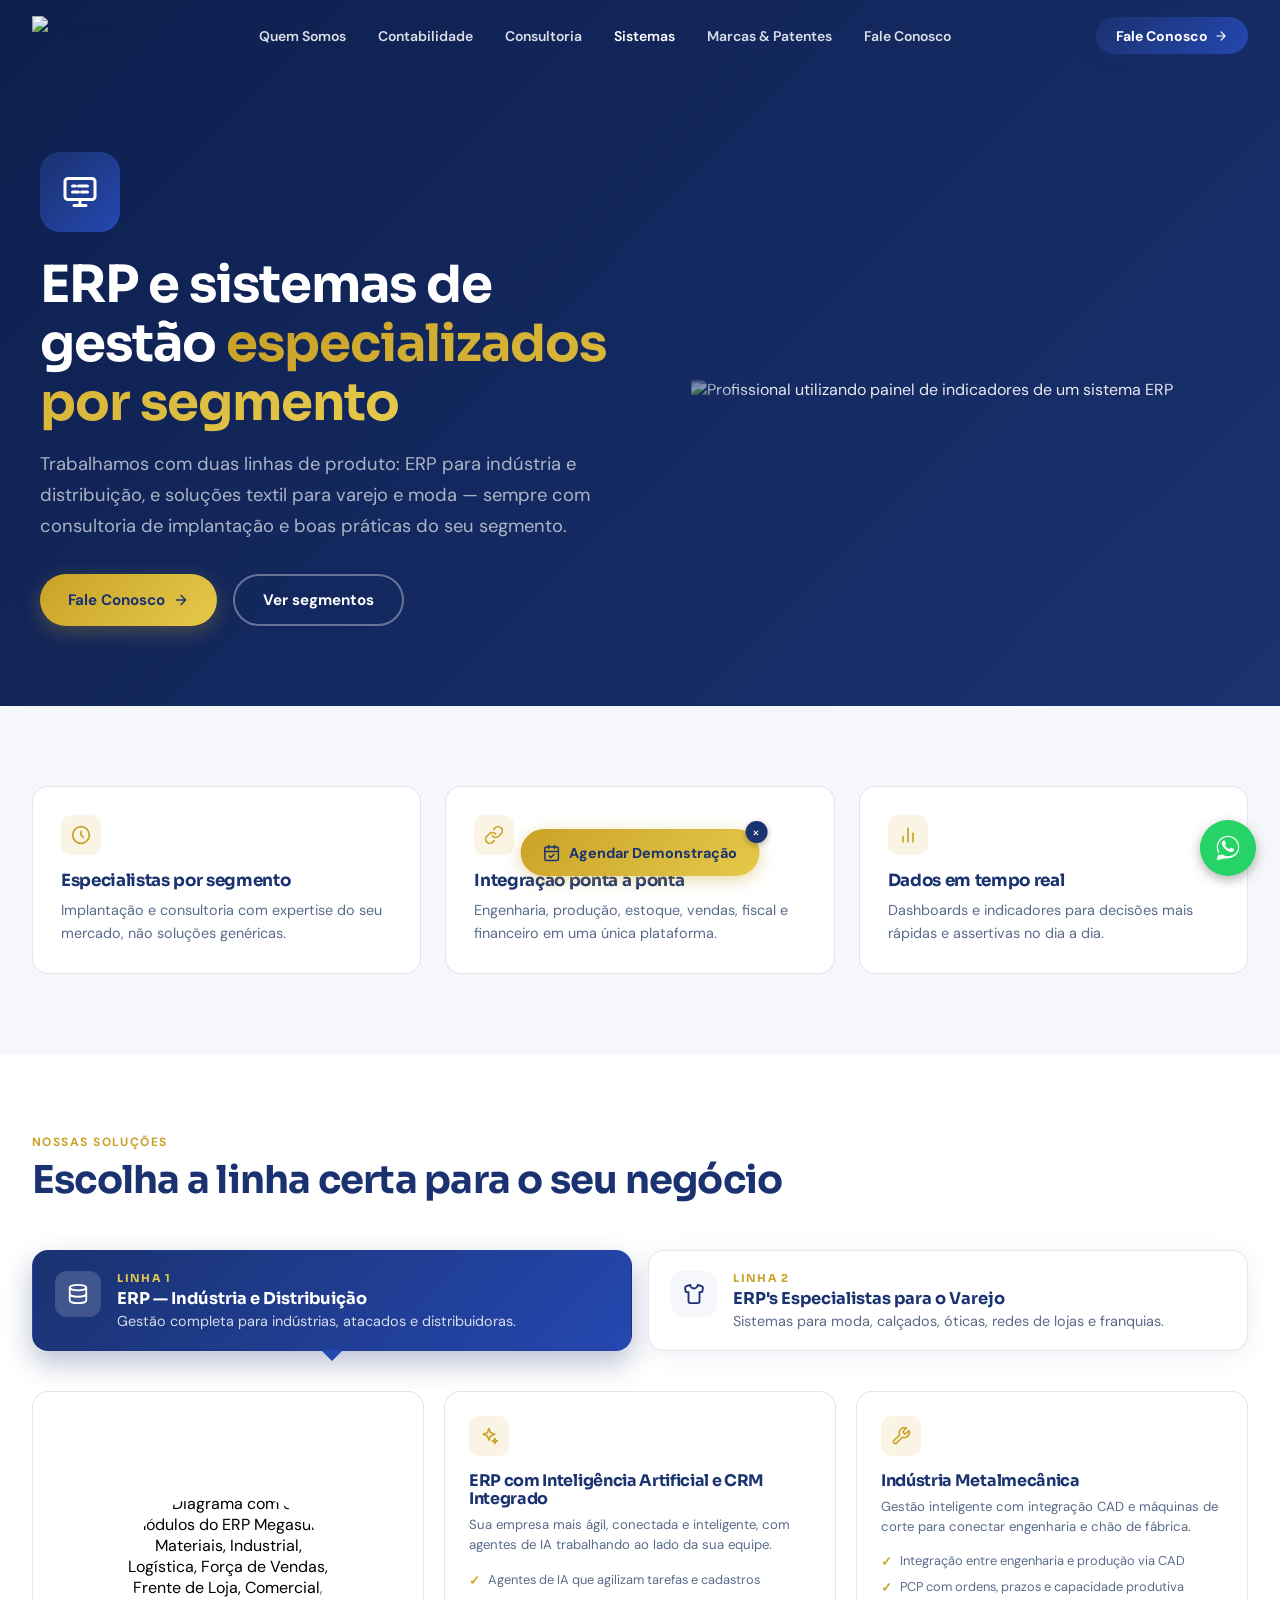
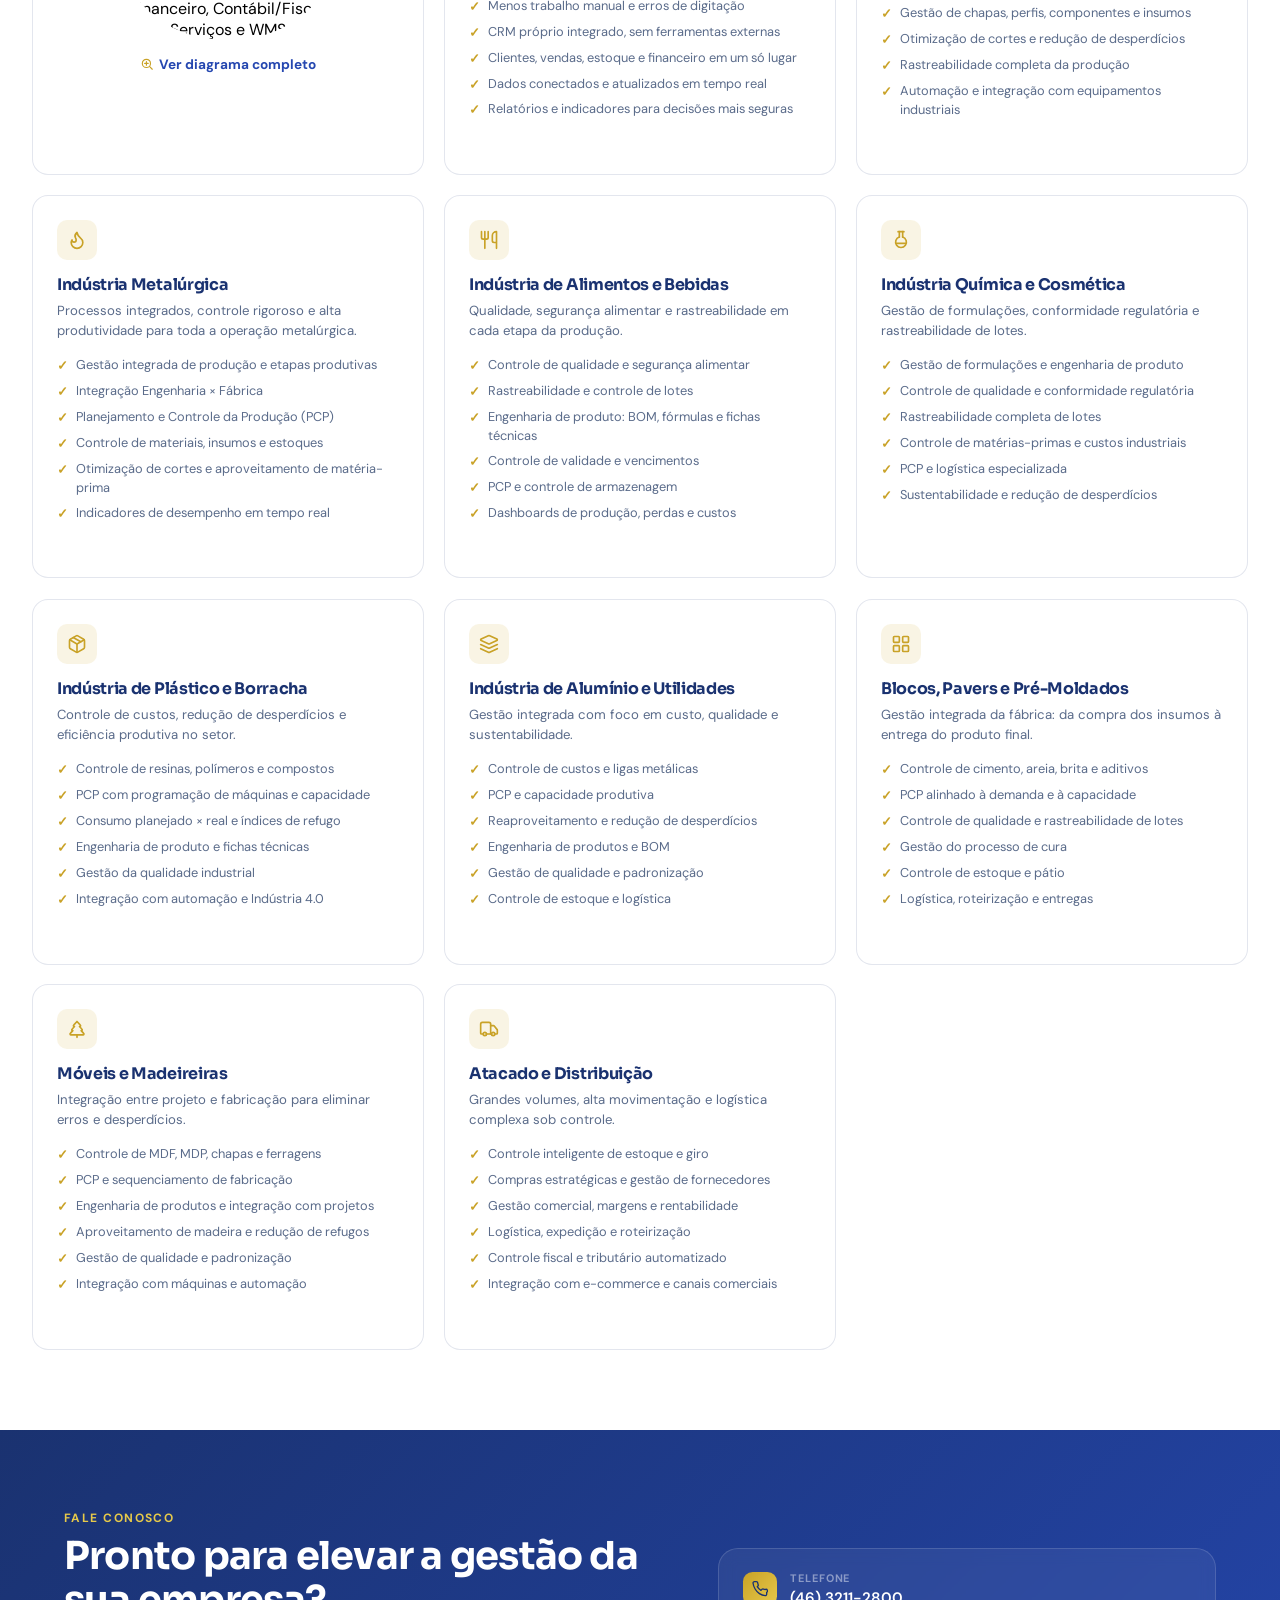
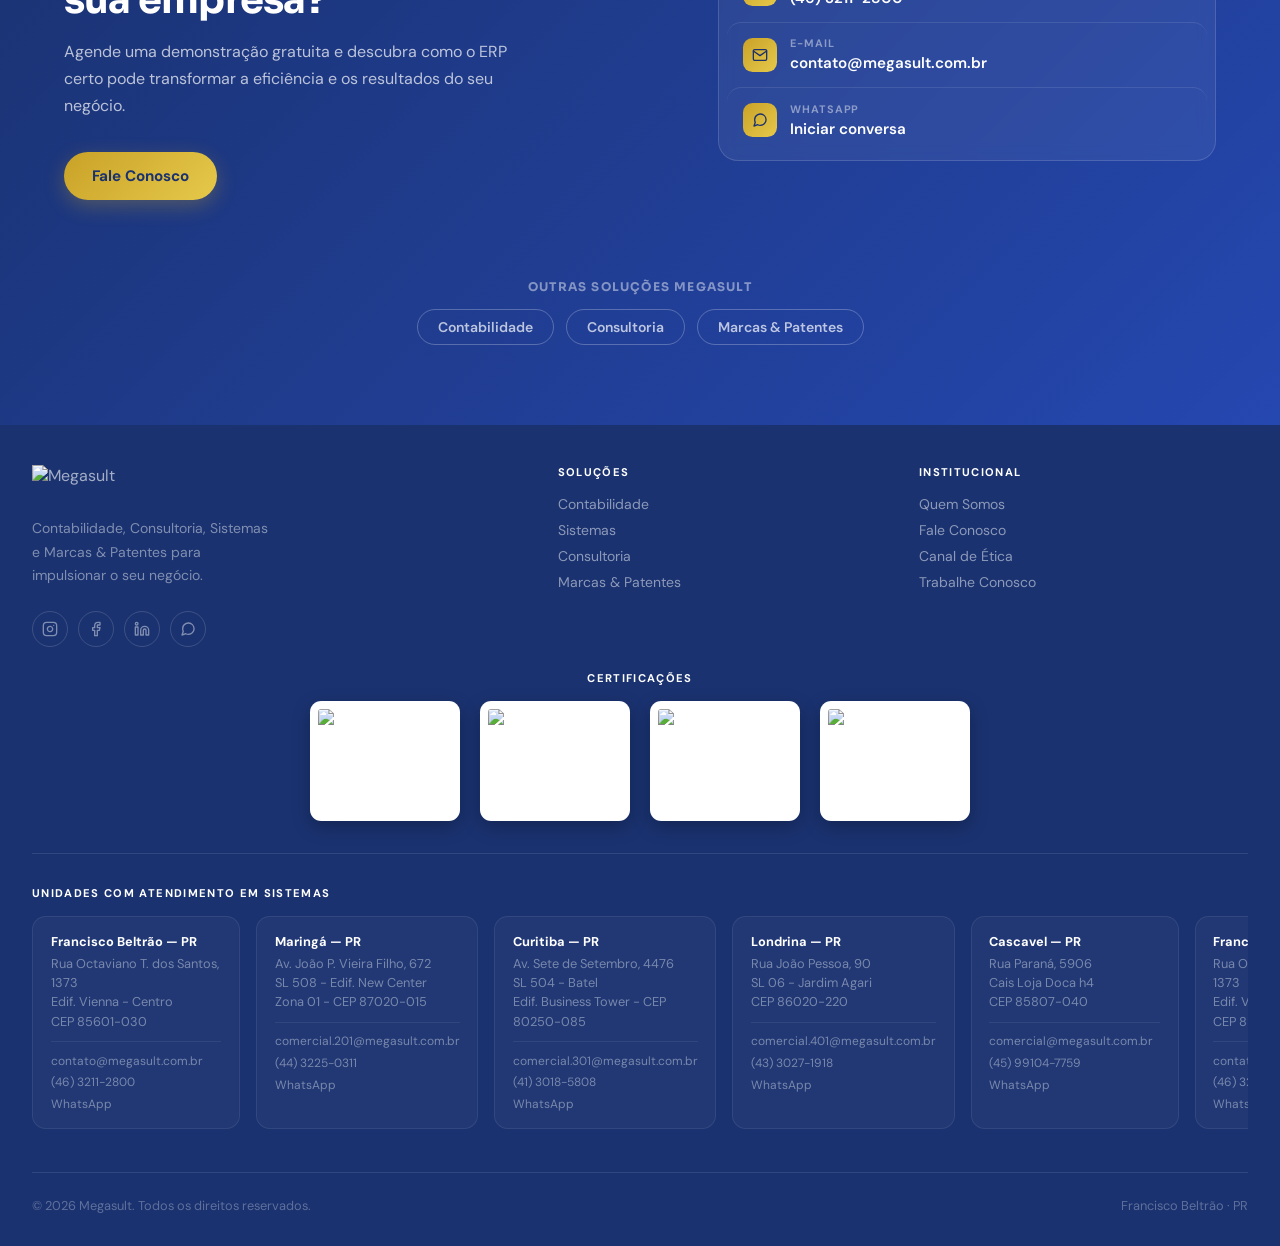
==== sistemas/index.html @ 5c9c59c0 "ajuste" ====
<!doctype html>
<html lang="pt-BR">
  <head>
    <meta charset="UTF-8" />
    <meta name="viewport" content="width=device-width, initial-scale=1.0" />
    <title>Sistemas — Megasult</title>
    <meta
      name="description"
      content="ERP para indústria e distribuição, e ERPs especialistas para o varejo. "
    />
    <link rel="icon" type="image/png" href="../public/favicon.png" />
    <link rel="preconnect" href="https://fonts.googleapis.com" />
    <link rel="preconnect" href="https://fonts.gstatic.com" crossorigin />
    <link
      href="https://fonts.googleapis.com/css2?family=Sora:wght@400;500;600;700&family=DM+Sans:opsz,wght@9..40,400;9..40,500;9..40,600;9..40,700&display=swap"
      rel="stylesheet"
    />
    <link rel="stylesheet" href="../style.css" />
    <script src="https://cdn.jsdelivr.net/npm/@emailjs/browser@4/dist/email.min.js"></script>
  </head>
  <body class="page-sistemas">
    <!-- ── Navbar ───────────────────────────────────────────── -->
    <nav id="navbar">
      <div class="nav-inner">
        <a href="../" class="nav-logo">
          <img
            src="../public/logo_new_texto_branco.png"
            alt="Megasult"
            class="logo-on-dark"
          />
          <img
            src="../public/logo_new_texto_transparente.png"
            alt=""
            aria-hidden="true"
            class="logo-on-light"
          />
        </a>
        <div class="nav-links">
          <a href="../sobre/">Quem Somos</a>
          <a href="../contabilidade/">Contabilidade</a>
          <a href="../consultoria/">Consultoria</a>
          <a href="../sistemas/" class="active">Sistemas</a>
          <a href="../marcas/">Marcas & Patentes</a>
          <a href="../#fale-conosco">Fale Conosco</a>
        </div>
        <div class="nav-cta-wrap">
          <a href="#contato" class="nav-cta open-contact-modal">
            Fale Conosco
            <svg
              viewBox="0 0 24 24"
              fill="none"
              stroke="currentColor"
              stroke-width="2"
              stroke-linecap="round"
              stroke-linejoin="round"
            >
              <path d="M5 12h14M12 5l7 7-7 7" />
            </svg>
          </a>
        </div>
        <button
          class="hamburger"
          id="hamburger"
          aria-label="Abrir menu"
          aria-expanded="false"
        >
          <span></span><span></span><span></span>
        </button>
      </div>
    </nav>

    <div id="mobile-menu">
      <a href="../sobre/">Quem Somos</a>
      <a href="../contabilidade/">Contabilidade</a>
      <a href="../consultoria/">Consultoria</a>
      <a href="../sistemas/">Sistemas</a>
      <a href="../marcas/">Marcas & Patentes</a>
      <a href="../#fale-conosco">Fale Conosco</a>
      <a href="#contato" class="mobile-cta open-contact-modal">Fale Conosco</a>
    </div>

    <!-- ── Hero ─────────────────────────────────────────────── -->
    <section class="div-hero split">
      <div class="hero-dots"></div>
      <div class="hero-blob blob-blue"></div>
      <div class="hero-blob blob-gold"></div>
      <div class="div-hero-inner">
        <div>
          <div class="div-hero-icon" style="background: var(--grad)">
            <svg
              viewBox="0 0 24 24"
              fill="none"
              stroke="white"
              stroke-width="2"
              stroke-linecap="round"
              stroke-linejoin="round"
            >
              <rect x="2" y="3" width="20" height="14" rx="2" />
              <path d="M8 21h8M12 17v4" />
              <path d="M7 8h2M11 8h6M7 12h4M13 12h4" />
            </svg>
          </div>
          <h1>
            ERP e sistemas de gestão
            <span class="grad-text">especializados por segmento</span>
          </h1>
          <p class="tagline">
            Trabalhamos com duas linhas de produto: ERP para indústria e
            distribuição, e soluções textil para varejo e moda — sempre com
            consultoria de implantação e boas práticas do seu segmento.
          </p>
          <div class="div-hero-btns">
            <a href="#contato" class="btn-gold open-contact-modal">
              Fale Conosco
              <svg
                width="16"
                height="16"
                viewBox="0 0 24 24"
                fill="none"
                stroke="currentColor"
                stroke-width="2"
                stroke-linecap="round"
                stroke-linejoin="round"
              >
                <path d="M5 12h14M12 5l7 7-7 7" />
              </svg>
            </a>
            <a href="#segmentos" class="btn-ghost">Ver segmentos</a>
          </div>
        </div>
        <div class="div-hero-img">
          <img
            src="../public/images/erp w.webp"
            alt="Profissional utilizando painel de indicadores de um sistema ERP"
          />
        </div>
      </div>
    </section>

    <!-- ── Highlights ────────────────────────────────────────── -->
    <section style="padding: 5rem 0; background: var(--off)">
      <div class="container">
        <div class="highlights-grid">
          <div class="highlight-card reveal">
            <div class="hc-icon">
              <svg
                viewBox="0 0 24 24"
                fill="none"
                stroke="currentColor"
                stroke-width="2"
                stroke-linecap="round"
                stroke-linejoin="round"
              >
                <circle cx="12" cy="12" r="10" />
                <path d="M12 8v4l3 3" />
              </svg>
            </div>
            <h3>Especialistas por segmento</h3>
            <p>
              Implantação e consultoria com expertise do seu mercado, não
              soluções genéricas.
            </p>
          </div>
          <div class="highlight-card reveal">
            <div class="hc-icon">
              <svg
                viewBox="0 0 24 24"
                fill="none"
                stroke="currentColor"
                stroke-width="2"
                stroke-linecap="round"
                stroke-linejoin="round"
              >
                <path
                  d="M10 13a5 5 0 0 0 7.54.54l3-3a5 5 0 0 0-7.07-7.07l-1.72 1.71"
                />
                <path
                  d="M14 11a5 5 0 0 0-7.54-.54l-3 3a5 5 0 0 0 7.07 7.07l1.71-1.71"
                />
              </svg>
            </div>
            <h3>Integração ponta a ponta</h3>
            <p>
              Engenharia, produção, estoque, vendas, fiscal e financeiro em uma
              única plataforma.
            </p>
          </div>
          <div class="highlight-card reveal">
            <div class="hc-icon">
              <svg
                viewBox="0 0 24 24"
                fill="none"
                stroke="currentColor"
                stroke-width="2"
                stroke-linecap="round"
                stroke-linejoin="round"
              >
                <line x1="18" y1="20" x2="18" y2="10" />
                <line x1="12" y1="20" x2="12" y2="4" />
                <line x1="6" y1="20" x2="6" y2="14" />
              </svg>
            </div>
            <h3>Dados em tempo real</h3>
            <p>
              Dashboards e indicadores para decisões mais rápidas e assertivas
              no dia a dia.
            </p>
          </div>
        </div>
      </div>
    </section>

    <!-- ── Segments ──────────────────────────────────────────── -->
    <section id="segmentos" class="sec-bg-white-tex" style="padding: 5rem 0">
      <div class="container">
        <div class="sec-header reveal">
          <span class="sec-lbl">Nossas soluções</span>
          <h2 class="sec-title">Escolha a linha certa para o seu negócio</h2>
        </div>

        <!-- Tab switcher -->
        <div class="tabs-wrap reveal" role="tablist" aria-label="Linhas de sistemas">
          <button class="tab-btn active" type="button" role="tab">
            <span class="tab-ico">
              <svg
                viewBox="0 0 24 24"
                fill="none"
                stroke="currentColor"
                stroke-width="2"
                stroke-linecap="round"
                stroke-linejoin="round"
              >
                <ellipse cx="12" cy="5" rx="9" ry="3" />
                <path d="M3 5V19A9 3 0 0 0 21 19V5" />
                <path d="M3 12A9 3 0 0 0 21 12" />
              </svg>
            </span>
            <span class="tab-tag">Linha 1</span>
            <span class="tab-name">ERP — Indústria e Distribuição</span>
            <span class="tab-desc">
              Gestão completa para indústrias, atacados e distribuidoras.
            </span>
          </button>
          <button class="tab-btn" type="button" role="tab">
            <span class="tab-ico">
              <svg
                viewBox="0 0 24 24"
                fill="none"
                stroke="currentColor"
                stroke-width="2"
                stroke-linecap="round"
                stroke-linejoin="round"
              >
                <path
                  d="M20.38 3.46 16 2a4 4 0 0 1-8 0L3.62 3.46a2 2 0 0 0-1.34 2.23l.58 3.47a1 1 0 0 0 .99.84H6v10a2 2 0 0 0 2 2h8a2 2 0 0 0 2-2V10h2.15a1 1 0 0 0 .99-.84l.58-3.47a2 2 0 0 0-1.34-2.23z"
                />
              </svg>
            </span>
            <span class="tab-tag">Linha 2</span>
            <span class="tab-name">ERP's Especialistas para o Varejo</span>
            <span class="tab-desc">
              Sistemas para moda, calçados, óticas, redes de lojas e franquias.
            </span>
          </button>
        </div>

        <!-- Tab: Infoecia -->
        <div class="tab-pane active">
          <div class="segments-grid">
            <button
              type="button"
              class="segment-card detail-card diagram-card reveal"
              id="diagramCardBtn"
              aria-haspopup="dialog"
            >
              <img
                src="solucoes_sistemas.png"
                alt="Diagrama com os módulos do ERP Megasult: Materiais, Industrial, Logística, Força de Vendas, Frente de Loja, Comercial, Financeiro, Contábil/Fiscal, Serviços e WMS"
              />
              <span class="diagram-card-label">
                <svg
                  class="diagram-card-zoom"
                  aria-hidden="true"
                  viewBox="0 0 24 24"
                  fill="none"
                  stroke="currentColor"
                  stroke-width="2"
                  stroke-linecap="round"
                  stroke-linejoin="round"
                >
                  <circle cx="11" cy="11" r="7" />
                  <line x1="21" y1="21" x2="16.65" y2="16.65" />
                  <line x1="11" y1="8" x2="11" y2="14" />
                  <line x1="8" y1="11" x2="14" y2="11" />
                </svg>
                Ver diagrama completo
              </span>
            </button>
            <div
              class="segment-card detail-card reveal"
              data-detail-key="erp-ia-crm"
              data-detail-wide="true"
            >
              <div class="card-icon">
                <svg
                  viewBox="0 0 24 24"
                  fill="none"
                  stroke="currentColor"
                  stroke-width="2"
                  stroke-linecap="round"
                  stroke-linejoin="round"
                >
                  <path
                    d="M12 3l1.9 5.1L19 10l-5.1 1.9L12 17l-1.9-5.1L5 10l5.1-1.9z"
                  />
                  <path d="M19 15l.9 2.1L22 18l-2.1.9L19 21l-.9-2.1L16 18l2.1-.9z" />
                </svg>
              </div>
              <h3>ERP com Inteligência Artificial e CRM Integrado</h3>
              <p class="seg-intro">
                Sua empresa mais ágil, conectada e inteligente, com agentes de
                IA trabalhando ao lado da sua equipe.
              </p>
              <ul class="seg-bullets">
                <li>Agentes de IA que agilizam tarefas e cadastros</li>
                <li>Menos trabalho manual e erros de digitação</li>
                <li>CRM próprio integrado, sem ferramentas externas</li>
                <li>Clientes, vendas, estoque e financeiro em um só lugar</li>
                <li>Dados conectados e atualizados em tempo real</li>
                <li>Relatórios e indicadores para decisões mais seguras</li>
              </ul>
              <span class="card-more">
                Ver detalhes
                <svg
                  viewBox="0 0 24 24"
                  fill="none"
                  stroke="currentColor"
                  stroke-width="2.5"
                  stroke-linecap="round"
                  stroke-linejoin="round"
                >
                  <path d="M5 12h14M12 5l7 7-7 7" />
                </svg>
              </span>
            </div>

            <div
              class="segment-card detail-card reveal"
              data-detail-key="metalmecanica"
              data-detail-wide="true"
            >
              <div class="card-icon">
                <svg
                  viewBox="0 0 24 24"
                  fill="none"
                  stroke="currentColor"
                  stroke-width="2"
                  stroke-linecap="round"
                  stroke-linejoin="round"
                >
                  <path
                    d="M14.7 6.3a1 1 0 0 0 0 1.4l1.6 1.6a1 1 0 0 0 1.4 0l3.77-3.77a6 6 0 0 1-7.94 7.94l-6.91 6.91a2.12 2.12 0 0 1-3-3l6.91-6.91a6 6 0 0 1 7.94-7.94z"
                  />
                </svg>
              </div>
              <h3>Indústria Metalmecânica</h3>
              <p class="seg-intro">
                Gestão inteligente com integração CAD e máquinas de corte para
                conectar engenharia e chão de fábrica.
              </p>
              <ul class="seg-bullets">
                <li>Integração entre engenharia e produção via CAD</li>
                <li>PCP com ordens, prazos e capacidade produtiva</li>
                <li>Gestão de chapas, perfis, componentes e insumos</li>
                <li>Otimização de cortes e redução de desperdícios</li>
                <li>Rastreabilidade completa da produção</li>
                <li>Automação e integração com equipamentos industriais</li>
              </ul>
              <span class="card-more">
                Ver detalhes
                <svg
                  viewBox="0 0 24 24"
                  fill="none"
                  stroke="currentColor"
                  stroke-width="2.5"
                  stroke-linecap="round"
                  stroke-linejoin="round"
                >
                  <path d="M5 12h14M12 5l7 7-7 7" />
                </svg>
              </span>
            </div>

            <div
              class="segment-card detail-card reveal"
              data-detail-key="metalurgica"
              data-detail-wide="true"
            >
              <div class="card-icon">
                <svg
                  viewBox="0 0 24 24"
                  fill="none"
                  stroke="currentColor"
                  stroke-width="2"
                  stroke-linecap="round"
                  stroke-linejoin="round"
                >
                  <path
                    d="M8.5 14.5A2.5 2.5 0 0 0 11 12c0-1.38-.5-2-1-3-1.072-2.143-.224-4.054 2-6 .5 2.5 2 4.9 4 6.5 2 1.6 3 3.5 3 5.5a7 7 0 1 1-14 0c0-1.153.433-2.294 1-3a2.5 2.5 0 0 0 2.5 2.5z"
                  />
                </svg>
              </div>
              <h3>Indústria Metalúrgica</h3>
              <p class="seg-intro">
                Processos integrados, controle rigoroso e alta produtividade
                para toda a operação metalúrgica.
              </p>
              <ul class="seg-bullets">
                <li>Gestão integrada de produção e etapas produtivas</li>
                <li>Integração Engenharia × Fábrica</li>
                <li>Planejamento e Controle da Produção (PCP)</li>
                <li>Controle de materiais, insumos e estoques</li>
                <li>Otimização de cortes e aproveitamento de matéria-prima</li>
                <li>Indicadores de desempenho em tempo real</li>
              </ul>
              <span class="card-more">
                Ver detalhes
                <svg
                  viewBox="0 0 24 24"
                  fill="none"
                  stroke="currentColor"
                  stroke-width="2.5"
                  stroke-linecap="round"
                  stroke-linejoin="round"
                >
                  <path d="M5 12h14M12 5l7 7-7 7" />
                </svg>
              </span>
            </div>

            <div
              class="segment-card detail-card reveal"
              data-detail-key="alimentos-bebidas"
              data-detail-wide="true"
            >
              <div class="card-icon">
                <svg
                  viewBox="0 0 24 24"
                  fill="none"
                  stroke="currentColor"
                  stroke-width="2"
                  stroke-linecap="round"
                  stroke-linejoin="round"
                >
                  <path d="M3 2v7c0 1.1.9 2 2 2h4a2 2 0 0 0 2-2V2" />
                  <path d="M7 2v20" />
                  <path d="M21 15V2a5 5 0 0 0-5 5v6c0 1.1.9 2 2 2h3v7" />
                </svg>
              </div>
              <h3>Indústria de Alimentos e Bebidas</h3>
              <p class="seg-intro">
                Qualidade, segurança alimentar e rastreabilidade em cada etapa
                da produção.
              </p>
              <ul class="seg-bullets">
                <li>Controle de qualidade e segurança alimentar</li>
                <li>Rastreabilidade e controle de lotes</li>
                <li>Engenharia de produto: BOM, fórmulas e fichas técnicas</li>
                <li>Controle de validade e vencimentos</li>
                <li>PCP e controle de armazenagem</li>
                <li>Dashboards de produção, perdas e custos</li>
              </ul>
              <span class="card-more">
                Ver detalhes
                <svg
                  viewBox="0 0 24 24"
                  fill="none"
                  stroke="currentColor"
                  stroke-width="2.5"
                  stroke-linecap="round"
                  stroke-linejoin="round"
                >
                  <path d="M5 12h14M12 5l7 7-7 7" />
                </svg>
              </span>
            </div>

            <div
              class="segment-card detail-card reveal"
              data-detail-key="quimica-cosmetica"
              data-detail-wide="true"
            >
              <div class="card-icon">
                <svg
                  viewBox="0 0 24 24"
                  fill="none"
                  stroke="currentColor"
                  stroke-width="2"
                  stroke-linecap="round"
                  stroke-linejoin="round"
                >
                  <path d="M10 2v6.31" />
                  <path d="M14 2v6.31" />
                  <path d="M8.5 2h7" />
                  <path d="M14 8.31a6.5 6.5 0 1 1-4 0" />
                  <path d="M6 16h12" />
                </svg>
              </div>
              <h3>Indústria Química e Cosmética</h3>
              <p class="seg-intro">
                Gestão de formulações, conformidade regulatória e
                rastreabilidade de lotes.
              </p>
              <ul class="seg-bullets">
                <li>Gestão de formulações e engenharia de produto</li>
                <li>Controle de qualidade e conformidade regulatória</li>
                <li>Rastreabilidade completa de lotes</li>
                <li>Controle de matérias-primas e custos industriais</li>
                <li>PCP e logística especializada</li>
                <li>Sustentabilidade e redução de desperdícios</li>
              </ul>
              <span class="card-more">
                Ver detalhes
                <svg
                  viewBox="0 0 24 24"
                  fill="none"
                  stroke="currentColor"
                  stroke-width="2.5"
                  stroke-linecap="round"
                  stroke-linejoin="round"
                >
                  <path d="M5 12h14M12 5l7 7-7 7" />
                </svg>
              </span>
            </div>

            <div
              class="segment-card detail-card reveal"
              data-detail-key="plastico-borracha"
              data-detail-wide="true"
            >
              <div class="card-icon">
                <svg
                  viewBox="0 0 24 24"
                  fill="none"
                  stroke="currentColor"
                  stroke-width="2"
                  stroke-linecap="round"
                  stroke-linejoin="round"
                >
                  <path d="M16.5 9.4 7.5 4.21" />
                  <path
                    d="M21 16V8a2 2 0 0 0-1-1.73l-7-4a2 2 0 0 0-2 0l-7 4A2 2 0 0 0 3 8v8a2 2 0 0 0 1 1.73l7 4a2 2 0 0 0 2 0l7-4A2 2 0 0 0 21 16z"
                  />
                  <polyline points="3.29 7 12 12 20.71 7" />
                  <line x1="12" y1="22" x2="12" y2="12" />
                </svg>
              </div>
              <h3>Indústria de Plástico e Borracha</h3>
              <p class="seg-intro">
                Controle de custos, redução de desperdícios e eficiência
                produtiva no setor.
              </p>
              <ul class="seg-bullets">
                <li>Controle de resinas, polímeros e compostos</li>
                <li>PCP com programação de máquinas e capacidade</li>
                <li>Consumo planejado × real e índices de refugo</li>
                <li>Engenharia de produto e fichas técnicas</li>
                <li>Gestão da qualidade industrial</li>
                <li>Integração com automação e Indústria 4.0</li>
              </ul>
              <span class="card-more">
                Ver detalhes
                <svg
                  viewBox="0 0 24 24"
                  fill="none"
                  stroke="currentColor"
                  stroke-width="2.5"
                  stroke-linecap="round"
                  stroke-linejoin="round"
                >
                  <path d="M5 12h14M12 5l7 7-7 7" />
                </svg>
              </span>
            </div>

            <div
              class="segment-card detail-card reveal"
              data-detail-key="aluminio-utilidades"
              data-detail-wide="true"
            >
              <div class="card-icon">
                <svg
                  viewBox="0 0 24 24"
                  fill="none"
                  stroke="currentColor"
                  stroke-width="2"
                  stroke-linecap="round"
                  stroke-linejoin="round"
                >
                  <path
                    d="m12.83 2.18a2 2 0 0 0-1.66 0L2.6 6.08a1 1 0 0 0 0 1.83l8.58 3.91a2 2 0 0 0 1.66 0l8.58-3.9a1 1 0 0 0 0-1.83Z"
                  />
                  <path d="m22 17.65-9.17 4.16a2 2 0 0 1-1.66 0L2 17.65" />
                  <path d="m22 12.65-9.17 4.16a2 2 0 0 1-1.66 0L2 12.65" />
                </svg>
              </div>
              <h3>Indústria de Alumínio e Utilidades</h3>
              <p class="seg-intro">
                Gestão integrada com foco em custo, qualidade e
                sustentabilidade.
              </p>
              <ul class="seg-bullets">
                <li>Controle de custos e ligas metálicas</li>
                <li>PCP e capacidade produtiva</li>
                <li>Reaproveitamento e redução de desperdícios</li>
                <li>Engenharia de produtos e BOM</li>
                <li>Gestão de qualidade e padronização</li>
                <li>Controle de estoque e logística</li>
              </ul>
              <span class="card-more">
                Ver detalhes
                <svg
                  viewBox="0 0 24 24"
                  fill="none"
                  stroke="currentColor"
                  stroke-width="2.5"
                  stroke-linecap="round"
                  stroke-linejoin="round"
                >
                  <path d="M5 12h14M12 5l7 7-7 7" />
                </svg>
              </span>
            </div>

            <div
              class="segment-card detail-card reveal"
              data-detail-key="blocos-pavers"
              data-detail-wide="true"
            >
              <div class="card-icon">
                <svg
                  viewBox="0 0 24 24"
                  fill="none"
                  stroke="currentColor"
                  stroke-width="2"
                  stroke-linecap="round"
                  stroke-linejoin="round"
                >
                  <rect x="3" y="3" width="7" height="7" rx="1" />
                  <rect x="14" y="3" width="7" height="7" rx="1" />
                  <rect x="14" y="14" width="7" height="7" rx="1" />
                  <rect x="3" y="14" width="7" height="7" rx="1" />
                </svg>
              </div>
              <h3>Blocos, Pavers e Pré-Moldados</h3>
              <p class="seg-intro">
                Gestão integrada da fábrica: da compra dos insumos à entrega do
                produto final.
              </p>
              <ul class="seg-bullets">
                <li>Controle de cimento, areia, brita e aditivos</li>
                <li>PCP alinhado à demanda e à capacidade</li>
                <li>Controle de qualidade e rastreabilidade de lotes</li>
                <li>Gestão do processo de cura</li>
                <li>Controle de estoque e pátio</li>
                <li>Logística, roteirização e entregas</li>
              </ul>
              <span class="card-more">
                Ver detalhes
                <svg
                  viewBox="0 0 24 24"
                  fill="none"
                  stroke="currentColor"
                  stroke-width="2.5"
                  stroke-linecap="round"
                  stroke-linejoin="round"
                >
                  <path d="M5 12h14M12 5l7 7-7 7" />
                </svg>
              </span>
            </div>

            <div
              class="segment-card detail-card reveal"
              data-detail-key="moveis-madeiras"
              data-detail-wide="true"
            >
              <div class="card-icon">
                <svg
                  viewBox="0 0 24 24"
                  fill="none"
                  stroke="currentColor"
                  stroke-width="2"
                  stroke-linecap="round"
                  stroke-linejoin="round"
                >
                  <path
                    d="m17 14 3 3.3a1 1 0 0 1-.7 1.7H4.7a1 1 0 0 1-.7-1.7L7 14h-.3a1 1 0 0 1-.7-1.7L9 9h-.2A1 1 0 0 1 8 7.3L12 3l4 4.3a1 1 0 0 1-.8 1.7H15l3 3.3a1 1 0 0 1-.7 1.7H17Z"
                  />
                  <path d="M12 22v-3" />
                </svg>
              </div>
              <h3>Móveis e Madeireiras</h3>
              <p class="seg-intro">
                Integração entre projeto e fabricação para eliminar erros e
                desperdícios.
              </p>
              <ul class="seg-bullets">
                <li>Controle de MDF, MDP, chapas e ferragens</li>
                <li>PCP e sequenciamento de fabricação</li>
                <li>Engenharia de produtos e integração com projetos</li>
                <li>Aproveitamento de madeira e redução de refugos</li>
                <li>Gestão de qualidade e padronização</li>
                <li>Integração com máquinas e automação</li>
              </ul>
              <span class="card-more">
                Ver detalhes
                <svg
                  viewBox="0 0 24 24"
                  fill="none"
                  stroke="currentColor"
                  stroke-width="2.5"
                  stroke-linecap="round"
                  stroke-linejoin="round"
                >
                  <path d="M5 12h14M12 5l7 7-7 7" />
                </svg>
              </span>
            </div>

            <div
              class="segment-card detail-card reveal"
              data-detail-key="atacado-distribuicao"
              data-detail-wide="true"
            >
              <div class="card-icon">
                <svg
                  viewBox="0 0 24 24"
                  fill="none"
                  stroke="currentColor"
                  stroke-width="2"
                  stroke-linecap="round"
                  stroke-linejoin="round"
                >
                  <path
                    d="M14 18V6a2 2 0 0 0-2-2H4a2 2 0 0 0-2 2v11a1 1 0 0 0 1 1h2"
                  />
                  <path d="M15 18H9" />
                  <path
                    d="M19 18h2a1 1 0 0 0 1-1v-3.65a1 1 0 0 0-.22-.624l-3.48-4.35A1 1 0 0 0 17.52 8H14"
                  />
                  <circle cx="17" cy="18" r="2" />
                  <circle cx="7" cy="18" r="2" />
                </svg>
              </div>
              <h3>Atacado e Distribuição</h3>
              <p class="seg-intro">
                Grandes volumes, alta movimentação e logística complexa sob
                controle.
              </p>
              <ul class="seg-bullets">
                <li>Controle inteligente de estoque e giro</li>
                <li>Compras estratégicas e gestão de fornecedores</li>
                <li>Gestão comercial, margens e rentabilidade</li>
                <li>Logística, expedição e roteirização</li>
                <li>Controle fiscal e tributário automatizado</li>
                <li>Integração com e-commerce e canais comerciais</li>
              </ul>
              <span class="card-more">
                Ver detalhes
                <svg
                  viewBox="0 0 24 24"
                  fill="none"
                  stroke="currentColor"
                  stroke-width="2.5"
                  stroke-linecap="round"
                  stroke-linejoin="round"
                >
                  <path d="M5 12h14M12 5l7 7-7 7" />
                </svg>
              </span>
            </div>
          </div>
        </div>

        <!-- Tab: Linx/Totvs -->
        <div class="tab-pane">
          <div class="segments-grid">
            <div
              class="segment-card detail-card reveal"
              data-detail-key="textil-confeccao"
            >
              <div class="card-icon">
                <svg
                  viewBox="0 0 24 24"
                  fill="none"
                  stroke="currentColor"
                  stroke-width="2"
                  stroke-linecap="round"
                  stroke-linejoin="round"
                >
                  <circle cx="6" cy="6" r="3" />
                  <path d="M8.12 8.12 12 12" />
                  <path d="M20 4 8.12 15.88" />
                  <circle cx="6" cy="18" r="3" />
                  <path d="M14.8 14.8 20 20" />
                </svg>
              </div>
              <h3>Indústria Têxtil e de Confecção</h3>
              <p class="seg-intro">
                Software especialista com integração total da produção às
                vendas.
              </p>
              <ul class="seg-bullets">
                <li>Produção de semi-acabados e produtos acabados</li>
                <li>Venda representante (off-line e on-line)</li>
                <li>Portal B2B para clientes de atacado</li>
                <li>Lojas de atacado e varejo integradas</li>
                <li>E-commerce com estoque unificado</li>
                <li>RFID para rastreabilidade e agilidade</li>
              </ul>
              <span class="card-more">
                Ver detalhes
                <svg
                  viewBox="0 0 24 24"
                  fill="none"
                  stroke="currentColor"
                  stroke-width="2.5"
                  stroke-linecap="round"
                  stroke-linejoin="round"
                >
                  <path d="M5 12h14M12 5l7 7-7 7" />
                </svg>
              </span>
            </div>

            <div
              class="segment-card detail-card reveal"
              data-detail-key="varejo-moda"
            >
              <div class="card-icon">
                <svg
                  viewBox="0 0 24 24"
                  fill="none"
                  stroke="currentColor"
                  stroke-width="2"
                  stroke-linecap="round"
                  stroke-linejoin="round"
                >
                  <path
                    d="M20.38 3.46 16 2a4 4 0 0 1-8 0L3.62 3.46a2 2 0 0 0-1.34 2.23l.58 3.47a1 1 0 0 0 .99.84H6v10a2 2 0 0 0 2 2h8a2 2 0 0 0 2-2V10h2.15a1 1 0 0 0 .99-.84l.58-3.47a2 2 0 0 0-1.34-2.23z"
                  />
                </svg>
              </div>
              <h3>Varejo de Moda e Acessórios</h3>
              <p class="seg-intro">
                Vestuário, calçados, acessórios, artigos esportivos, joias e
                relógios.
              </p>
              <ul class="seg-bullets">
                <li>Acelerador de giro com curva ABC e TIE</li>
                <li>Inteligência promocional</li>
                <li>Fidelização de clientes e crediário</li>
                <li>Gestão de consignado</li>
                <li>Mobilidade e dashboards</li>
                <li>Software em nuvem</li>
              </ul>
              <span class="card-more">
                Ver detalhes
                <svg
                  viewBox="0 0 24 24"
                  fill="none"
                  stroke="currentColor"
                  stroke-width="2.5"
                  stroke-linecap="round"
                  stroke-linejoin="round"
                >
                  <path d="M5 12h14M12 5l7 7-7 7" />
                </svg>
              </span>
            </div>

            <div
              class="segment-card detail-card reveal"
              data-detail-key="lojas-calcados"
            >
              <div class="card-icon">
                <svg
                  viewBox="0 0 24 24"
                  fill="none"
                  stroke="currentColor"
                  stroke-width="2"
                  stroke-linecap="round"
                  stroke-linejoin="round"
                >
                  <path
                    d="M6 2 3 6v14a1 1 0 0 0 1 1h16a1 1 0 0 0 1-1V6l-3-4Z"
                  />
                  <path d="M3 6h18" />
                  <path d="M16 10a4 4 0 0 1-8 0" />
                </svg>
              </div>
              <h3>Lojas de Calçados</h3>
              <p class="seg-intro">
                Multimarcas, marcas próprias e franquias com melhores práticas
                do segmento.
              </p>
              <ul class="seg-bullets">
                <li>Sugestão de compras por grade e sazonalidade</li>
                <li>Caixa fácil em menos de 20 segundos</li>
                <li>Motor promocional com +2.000 regras</li>
                <li>Gestão de consignado e crediário</li>
                <li>E-commerce integrado às lojas físicas</li>
                <li>Dashboards intuitivos</li>
              </ul>
              <span class="card-more">
                Ver detalhes
                <svg
                  viewBox="0 0 24 24"
                  fill="none"
                  stroke="currentColor"
                  stroke-width="2.5"
                  stroke-linecap="round"
                  stroke-linejoin="round"
                >
                  <path d="M5 12h14M12 5l7 7-7 7" />
                </svg>
              </span>
            </div>

            <div
              class="segment-card detail-card reveal"
              data-detail-key="redes-franquias"
            >
              <div class="card-icon">
                <svg
                  viewBox="0 0 24 24"
                  fill="none"
                  stroke="currentColor"
                  stroke-width="2"
                  stroke-linecap="round"
                  stroke-linejoin="round"
                >
                  <circle cx="12" cy="5" r="2" />
                  <circle cx="5" cy="19" r="2" />
                  <circle cx="19" cy="19" r="2" />
                  <path d="M12 7v4" />
                  <path d="m12 11-7 6" />
                  <path d="m12 11 7 6" />
                </svg>
              </div>
              <h3>Gestão de Redes de Lojas e Franquias</h3>
              <p class="seg-intro">
                Padrões, indicadores e ativação ágil de novas lojas.
              </p>
              <ul class="seg-bullets">
                <li>Portal Modelo de regras de negócio</li>
                <li>Cadastro centralizado de clientes e produtos</li>
                <li>Conciliador de cartão</li>
                <li>Indicadores de varejo (PA, TM, cobertura)</li>
                <li>Desempenho da rede e comparativos</li>
                <li>Ativação de novas lojas em poucas horas</li>
              </ul>
              <span class="card-more">
                Ver detalhes
                <svg
                  viewBox="0 0 24 24"
                  fill="none"
                  stroke="currentColor"
                  stroke-width="2.5"
                  stroke-linecap="round"
                  stroke-linejoin="round"
                >
                  <path d="M5 12h14M12 5l7 7-7 7" />
                </svg>
              </span>
            </div>

            <div class="segment-card detail-card reveal" data-detail-key="rfid">
              <div class="card-icon">
                <svg
                  viewBox="0 0 24 24"
                  fill="none"
                  stroke="currentColor"
                  stroke-width="2"
                  stroke-linecap="round"
                  stroke-linejoin="round"
                >
                  <path d="M12 20h.01" />
                  <path d="M2 8.82a15 15 0 0 1 20 0" />
                  <path d="M5 12.859a10 10 0 0 1 14 0" />
                  <path d="M8.5 16.429a5 5 0 0 1 7 0" />
                </svg>
              </div>
              <h3>RFID — Etiquetas Inteligentes</h3>
              <p class="seg-intro">
                Agilidade, segurança e rastreabilidade em todos os estágios do
                estoque.
              </p>
              <ul class="seg-bullets">
                <li>Contagem de grandes volumes em segundos</li>
                <li>Conferência rápida e precisa</li>
                <li>Maior acuracidade dos estoques</li>
                <li>Rastreabilidade completa dos produtos</li>
              </ul>
              <span class="card-more">
                Ver detalhes
                <svg
                  viewBox="0 0 24 24"
                  fill="none"
                  stroke="currentColor"
                  stroke-width="2.5"
                  stroke-linecap="round"
                  stroke-linejoin="round"
                >
                  <path d="M5 12h14M12 5l7 7-7 7" />
                </svg>
              </span>
            </div>

            <div
              class="segment-card detail-card reveal"
              data-detail-key="oticas"
            >
              <div class="card-icon">
                <svg
                  viewBox="0 0 24 24"
                  fill="none"
                  stroke="currentColor"
                  stroke-width="2"
                  stroke-linecap="round"
                  stroke-linejoin="round"
                >
                  <path
                    d="M2.062 12.348a1 1 0 0 1 0-.696 10.75 10.75 0 0 1 19.876 0 1 1 0 0 1 0 .696 10.75 10.75 0 0 1-19.876 0"
                  />
                  <circle cx="12" cy="12" r="3" />
                </svg>
              </div>
              <h3>Óticas</h3>
              <p class="seg-intro">
                PDV com venda consultiva de lentes, óculos e tratamentos.
              </p>
              <ul class="seg-bullets">
                <li>Atendimento ágil e consultivo</li>
                <li>Acelerador de giro (curva ABC, TIE)</li>
                <li>Inteligência promocional</li>
                <li>Fidelização de clientes</li>
                <li>Dashboards e mobilidade</li>
                <li>Gestão financeira/contábil</li>
              </ul>
              <span class="card-more">
                Ver detalhes
                <svg
                  viewBox="0 0 24 24"
                  fill="none"
                  stroke="currentColor"
                  stroke-width="2.5"
                  stroke-linecap="round"
                  stroke-linejoin="round"
                >
                  <path d="M5 12h14M12 5l7 7-7 7" />
                </svg>
              </span>
            </div>

            <div
              class="segment-card detail-card reveal"
              data-detail-key="perfumaria-cosmeticos"
            >
              <div class="card-icon">
                <svg
                  viewBox="0 0 24 24"
                  fill="none"
                  stroke="currentColor"
                  stroke-width="2"
                  stroke-linecap="round"
                  stroke-linejoin="round"
                >
                  <path
                    d="m12 3-1.9 5.8a2 2 0 0 1-1.287 1.288L3 12l5.8 1.9a2 2 0 0 1 1.288 1.287L12 21l1.9-5.8a2 2 0 0 1 1.287-1.288L21 12l-5.8-1.9a2 2 0 0 1-1.288-1.287Z"
                  />
                </svg>
              </div>
              <h3>Perfumaria e Cosméticos</h3>
              <p class="seg-intro">
                Software especialista para o varejo de perfumaria e cosméticos.
              </p>
              <ul class="seg-bullets">
                <li>Acelerador de giro</li>
                <li>Inteligência promocional</li>
                <li>Fidelização de clientes</li>
                <li>Desempenho de vendedores</li>
                <li>Dashboards e mobilidade</li>
                <li>Gestão financeira/contábil em nuvem</li>
              </ul>
              <span class="card-more">
                Ver detalhes
                <svg
                  viewBox="0 0 24 24"
                  fill="none"
                  stroke="currentColor"
                  stroke-width="2.5"
                  stroke-linecap="round"
                  stroke-linejoin="round"
                >
                  <path d="M5 12h14M12 5l7 7-7 7" />
                </svg>
              </span>
            </div>

            <div
              class="segment-card detail-card reveal"
              data-detail-key="utilidades-presentes"
            >
              <div class="card-icon">
                <svg
                  viewBox="0 0 24 24"
                  fill="none"
                  stroke="currentColor"
                  stroke-width="2"
                  stroke-linecap="round"
                  stroke-linejoin="round"
                >
                  <rect x="3" y="8" width="18" height="4" rx="1" />
                  <path d="M12 8v13" />
                  <path d="M19 12v7a2 2 0 0 1-2 2H7a2 2 0 0 1-2-2v-7" />
                  <path
                    d="M7.5 8a2.5 2.5 0 0 1 0-5C11 3 12 8 12 8s1-5 4.5-5a2.5 2.5 0 0 1 0 5"
                  />
                </svg>
              </div>
              <h3>Utilidades, Presentes e Brinquedos</h3>
              <p class="seg-intro">
                Lojas de utilidades, presentes, brinquedos, livrarias e
                papelarias.
              </p>
              <ul class="seg-bullets">
                <li>Acelerador de giro</li>
                <li>Inteligência promocional</li>
                <li>Fidelização de clientes</li>
                <li>Desempenho da rede</li>
                <li>Dashboards intuitivos</li>
                <li>Software em nuvem</li>
              </ul>
              <span class="card-more">
                Ver detalhes
                <svg
                  viewBox="0 0 24 24"
                  fill="none"
                  stroke="currentColor"
                  stroke-width="2.5"
                  stroke-linecap="round"
                  stroke-linejoin="round"
                >
                  <path d="M5 12h14M12 5l7 7-7 7" />
                </svg>
              </span>
            </div>
          </div>
        </div>
      </div>
    </section>

    <!-- ── CTA ───────────────────────────────────────────────── -->
    <section id="contato" class="cta-section">
      <div class="container">
        <div class="cta-grid">
          <div class="cta-main">
            <span class="sec-lbl">Fale Conosco</span>
            <h2>Pronto para elevar a gestão da sua empresa?</h2>
            <p>
              Agende uma demonstração gratuita e descubra como o ERP certo pode
              transformar a eficiência e os resultados do seu negócio.
            </p>
            <div class="cta-btns">
              <button type="button" class="btn-gold open-contact-modal">
                Fale Conosco
              </button>
            </div>
          </div>
          <div class="cta-card">
            <a class="cta-card-item" href="tel:+554432250311">
              <span class="cta-card-ico">
                <svg
                  width="20"
                  height="20"
                  viewBox="0 0 24 24"
                  fill="none"
                  stroke="currentColor"
                  stroke-width="2"
                  stroke-linecap="round"
                  stroke-linejoin="round"
                >
                  <path
                    d="M22 16.92v3a2 2 0 0 1-2.18 2 19.79 19.79 0 0 1-8.63-3.07A19.5 19.5 0 0 1 4.69 12 19.79 19.79 0 0 1 1.61 3.38 2 2 0 0 1 3.59 1h3a2 2 0 0 1 2 1.72c.127.96.361 1.903.7 2.81a2 2 0 0 1-.45 2.11L7.91 8.56a16 16 0 0 0 5.53 5.53l1.62-1.62a2 2 0 0 1 2.11-.45c.907.339 1.85.573 2.81.7A2 2 0 0 1 22 16.92z"
                  />
                </svg>
              </span>
              <span class="cta-card-text">
                <span class="cta-card-lbl">Telefone</span>
                <span class="cta-card-val">(46) 3211-2800</span>
              </span>
            </a>
            <a class="cta-card-item" href="mailto:contato@megasult.com.br">
              <span class="cta-card-ico">
                <svg
                  width="20"
                  height="20"
                  viewBox="0 0 24 24"
                  fill="none"
                  stroke="currentColor"
                  stroke-width="2"
                  stroke-linecap="round"
                  stroke-linejoin="round"
                >
                  <path
                    d="M4 4h16c1.1 0 2 .9 2 2v12c0 1.1-.9 2-2 2H4c-1.1 0-2-.9-2-2V6c0-1.1.9-2 2-2z"
                  />
                  <polyline points="22,6 12,13 2,6" />
                </svg>
              </span>
              <span class="cta-card-text">
                <span class="cta-card-lbl">E-mail</span>
                <span class="cta-card-val">contato@megasult.com.br</span>
              </span>
            </a>
            <a
              class="cta-card-item"
              href="https://wa.me/554632112800"
              target="_blank"
              rel="noopener"
            >
              <span class="cta-card-ico">
                <svg
                  width="20"
                  height="20"
                  viewBox="0 0 24 24"
                  fill="none"
                  stroke="currentColor"
                  stroke-width="2"
                  stroke-linecap="round"
                  stroke-linejoin="round"
                >
                  <path
                    d="M21 11.5a8.38 8.38 0 0 1-.9 3.8 8.5 8.5 0 0 1-7.6 4.7 8.38 8.38 0 0 1-3.8-.9L3 21l1.9-5.7a8.38 8.38 0 0 1-.9-3.8 8.5 8.5 0 0 1 4.7-7.6 8.38 8.38 0 0 1 3.8-.9h.5a8.48 8.48 0 0 1 8 8v.5z"
                  />
                </svg>
              </span>
              <span class="cta-card-text">
                <span class="cta-card-lbl">WhatsApp</span>
                <span class="cta-card-val">Iniciar conversa</span>
              </span>
            </a>
          </div>
        </div>

        <div class="other-divs">
          <h3>Outras Soluções Megasult</h3>
          <div class="other-divs-list">
            <a href="../contabilidade/" class="other-div-link">Contabilidade</a>
            <a href="../consultoria/" class="other-div-link">Consultoria</a>
            <a href="../marcas/" class="other-div-link">Marcas & Patentes</a>
          </div>
        </div>
      </div>
    </section>

    <!-- ── Footer ────────────────────────────────────────────── -->
    <footer class="footer">
      <div class="footer-grid">
        <div class="footer-brand">
          <img
            src="../public/logo_new_texto_branco.png"
            alt="Megasult"
            class="footer-logo"
          />
          <p class="footer-tagline">
            Contabilidade, Consultoria, Sistemas e Marcas & Patentes para
            impulsionar o seu negócio.
          </p>
          <div class="footer-socials">
            <a
              href="https://www.instagram.com/megasult.franciscobeltrao/"
              target="_blank"
              rel="noopener"
              aria-label="Instagram"
              class="footer-social-link"
            >
              <svg
                viewBox="0 0 24 24"
                fill="none"
                stroke="currentColor"
                stroke-width="2"
                stroke-linecap="round"
                stroke-linejoin="round"
              >
                <rect x="2" y="2" width="20" height="20" rx="5" />
                <path d="M16 11.37A4 4 0 1 1 12.63 8 4 4 0 0 1 16 11.37z" />
                <line x1="17.5" y1="6.5" x2="17.51" y2="6.5" />
              </svg>
            </a>
            <a
              href="https://www.facebook.com/megasult.franciscobeltrao/"
              target="_blank"
              rel="noopener"
              aria-label="Facebook"
              class="footer-social-link"
            >
              <svg
                viewBox="0 0 24 24"
                fill="none"
                stroke="currentColor"
                stroke-width="2"
                stroke-linecap="round"
                stroke-linejoin="round"
              >
                <path
                  d="M18 2h-3a5 5 0 0 0-5 5v3H7v4h3v8h4v-8h3l1-4h-4V7a1 1 0 0 1 1-1h3z"
                />
              </svg>
            </a>
            <a
              href="https://www.linkedin.com/company/megasult-megasult/"
              target="_blank"
              rel="noopener"
              aria-label="LinkedIn"
              class="footer-social-link"
            >
              <svg
                viewBox="0 0 24 24"
                fill="none"
                stroke="currentColor"
                stroke-width="2"
                stroke-linecap="round"
                stroke-linejoin="round"
              >
                <path
                  d="M16 8a6 6 0 0 1 6 6v7h-4v-7a2 2 0 0 0-2-2 2 2 0 0 0-2 2v7h-4v-7a6 6 0 0 1 6-6z"
                />
                <rect x="2" y="9" width="4" height="12" />
                <circle cx="4" cy="4" r="2" />
              </svg>
            </a>
            <a
              href="https://wa.me/554432250311"
              target="_blank"
              rel="noopener"
              aria-label="WhatsApp"
              class="footer-social-link"
            >
              <svg
                viewBox="0 0 24 24"
                fill="none"
                stroke="currentColor"
                stroke-width="2"
                stroke-linecap="round"
                stroke-linejoin="round"
              >
                <path
                  d="M21 11.5a8.38 8.38 0 0 1-.9 3.8 8.5 8.5 0 0 1-7.6 4.7 8.38 8.38 0 0 1-3.8-.9L3 21l1.9-5.7a8.38 8.38 0 0 1-.9-3.8 8.5 8.5 0 0 1 4.7-7.6 8.38 8.38 0 0 1 3.8-.9h.5a8.48 8.48 0 0 1 8 8v.5z"
                />
              </svg>
            </a>
          </div>
        </div>
        <div>
          <div class="footer-col-title">Soluções</div>
          <div class="footer-links">
            <a href="../contabilidade/">Contabilidade</a>
            <a href="../sistemas/">Sistemas</a>
            <a href="../consultoria/">Consultoria</a>

            <a href="../marcas/">Marcas & Patentes</a>
          </div>
        </div>
        <div>
          <div class="footer-col-title">Institucional</div>
          <div class="footer-links">
            <a href="../sobre/">Quem Somos</a>
            <a href="../#fale-conosco">Fale Conosco</a>
            <a href="../canal-de-etica/">Canal de Ética</a>
            <a
              href="https://megasult.vagas.solides.com.br/"
              target="_blank"
              rel="noopener"
              >Trabalhe Conosco</a
            >
          </div>
        </div>
        <!-- Certifications -->
        <div class="footer-certs">
          <div class="footer-col-title">Certificações</div>
          <div class="footer-seals">
            <img
              src="../public/images/iso.webp"
              alt="Certificação ISO 9001"
              loading="lazy"
            />
            <img
              src="../public/images/c3.jpeg"
              alt="Empresa Certificada SESCAP-PR — Categoria Ouro"
              loading="lazy"
            />
            <img
              src="../public/images/c2.jpeg"
              alt="Prêmio Paranaense da Qualidade em Gestão (PPrQG)"
              loading="lazy"
            />
            <img
              src="../public/images/MPE1.jpg"
              alt="Prêmio MPE Brasil"
              loading="lazy"
            />
          </div>
        </div>
      </div>

      <!-- Offices -->
      <div class="footer-offices">
        <div class="footer-col-title">Unidades com atendimento em Sistemas</div>
        <div class="offices-carousel" id="offices-carousel">
          <div class="offices-grid" id="offices-track">
            <div class="office">
              <div class="office-city">Francisco Beltrão — PR</div>
              <div class="office-addr">
                Rua Octaviano T. dos Santos, 1373<br />Edif. Vienna - Centro<br />CEP
                85601-030
              </div>
              <div class="office-contacts">
                <a href="mailto:contato@megasult.com.br"
                  >contato@megasult.com.br</a
                >
                <a href="tel:+554632112800">(46) 3211-2800</a>
                <a
                  href="https://wa.me/554632112800"
                  target="_blank"
                  rel="noopener"
                  >WhatsApp</a
                >
              </div>
            </div>

            <div class="office">
              <div class="office-city">Maringá — PR</div>
              <div class="office-addr">
                Av. João P. Vieira Filho, 672<br />SL 508 - Edif. New Center<br />Zona
                01 - CEP 87020-015
              </div>
              <div class="office-contacts">
                <a href="mailto:comercial.201@megasult.com.br"
                  >comercial.201@megasult.com.br</a
                >
                <a href="tel:+554432250311">(44) 3225-0311</a>
                <a
                  href="https://wa.me/554432250311"
                  target="_blank"
                  rel="noopener"
                  >WhatsApp</a
                >
              </div>
            </div>

            <div class="office">
              <div class="office-city">Curitiba — PR</div>
              <div class="office-addr">
                Av. Sete de Setembro, 4476<br />SL 504 - Batel<br />Edif.
                Business Tower - CEP 80250-085
              </div>
              <div class="office-contacts">
                <a href="mailto:comercial.301@megasult.com.br"
                  >comercial.301@megasult.com.br</a
                >
                <a href="tel:+554130185808">(41) 3018-5808</a>
                <a
                  href="https://wa.me/554130185808"
                  target="_blank"
                  rel="noopener"
                  >WhatsApp</a
                >
              </div>
            </div>

            <div class="office">
              <div class="office-city">Londrina — PR</div>
              <div class="office-addr">
                Rua João Pessoa, 90<br />SL 06 - Jardim Agari<br />CEP 86020-220
              </div>
              <div class="office-contacts">
                <a href="mailto:comercial.401@megasult.com.br"
                  >comercial.401@megasult.com.br</a
                >
                <a href="tel:+554330271918">(43) 3027-1918</a>
                <a
                  href="https://wa.me/554330271918"
                  target="_blank"
                  rel="noopener"
                  >WhatsApp</a
                >
              </div>
            </div>

            <div class="office">
              <div class="office-city">Cascavel — PR</div>
              <div class="office-addr">
                Rua Paraná, 5906<br />Cais Loja Doca h4<br />CEP 85807-040
              </div>
              <div class="office-contacts">
                <a href="mailto:comercial.401@megasult.com.br"
                  >comercial@megasult.com.br</a
                >
                <a href="tel:+5545991047759">(45) 99104-7759</a>
                <a
                  href="https://wa.me/5545991047759"
                  target="_blank"
                  rel="noopener"
                  >WhatsApp</a
                >
              </div>
            </div>
          </div>
        </div>
      </div>
      <div class="footer-bottom">
        <span
          >© <span id="footer-year"></span> Megasult. Todos os direitos
          reservados.</span
        >
        <span>Francisco Beltrão · PR</span>
      </div>
    </footer>

    <script src="../app.js"></script>
    <script src="../contact-modal.js"></script>
    <script src="detail-data.js"></script>
    <script src="../detail-modal.js"></script>

    <div class="demo-float-wrap" id="demoFloatWrap">
      <a href="#contato" class="demo-float open-contact-modal">
        <svg
          viewBox="0 0 24 24"
          fill="none"
          stroke="currentColor"
          stroke-width="2"
          stroke-linecap="round"
          stroke-linejoin="round"
        >
          <rect x="3" y="4" width="18" height="18" rx="2" />
          <path d="M16 2v4M8 2v4M3 10h18" />
          <path d="m9 16 2 2 4-4" />
        </svg>
        <span>Agendar Demonstração</span>
      </a>
      <button
        type="button"
        class="demo-float-close"
        id="demoFloatClose"
        aria-label="Ocultar botão de agendar demonstração"
      >
        &times;
      </button>
    </div>

    <a
      href="https://wa.me/554632112800"
      class="whatsapp-float"
      target="_blank"
      rel="noopener"
      aria-label="Fale conosco no WhatsApp"
    >
      <span class="whatsapp-tooltip">Falar conosco no WhatsApp</span>
      <svg viewBox="0 0 32 32" fill="#fff" xmlns="http://www.w3.org/2000/svg">
        <path
          d="M16.001 3C9.373 3 4 8.373 4 15c0 2.362.694 4.564 1.885 6.412L4 29l7.771-1.85A11.93 11.93 0 0 0 16.001 27C22.63 27 28 21.627 28 15S22.63 3 16.001 3zm0 21.75c-1.99 0-3.845-.58-5.404-1.577l-.388-.242-4.61 1.097 1.13-4.49-.253-.4A9.703 9.703 0 0 1 5.25 15c0-5.93 4.82-10.75 10.751-10.75S26.75 9.07 26.75 15 21.932 24.75 16.001 24.75zm5.917-8.05c-.324-.162-1.917-.946-2.214-1.054-.297-.108-.513-.162-.729.162-.216.324-.837 1.054-1.026 1.27-.189.216-.378.243-.702.081-.324-.162-1.368-.504-2.606-1.608-.963-.859-1.614-1.92-1.803-2.244-.189-.324-.02-.499.142-.66.146-.145.324-.378.486-.567.162-.189.216-.324.324-.54.108-.216.054-.405-.027-.567-.081-.162-.729-1.757-.999-2.406-.263-.632-.53-.547-.729-.557-.189-.009-.405-.011-.621-.011-.216 0-.567.081-.864.405-.297.324-1.134 1.108-1.134 2.703 0 1.595 1.161 3.136 1.323 3.352.162.216 2.286 3.492 5.539 4.897.774.334 1.377.534 1.848.684.776.247 1.482.212 2.041.129.623-.093 1.917-.784 2.187-1.541.27-.756.27-1.405.189-1.541-.081-.135-.297-.216-.621-.378z"
        />
      </svg>
    </a>
  </body>
</html>
---- style.css ----
/* ============================================================
   MEGASULT — Stylesheet
   ============================================================ */

/* ── Reset ─────────────────────────────────────────────────── */
*,
*::before,
*::after {
  box-sizing: border-box;
  margin: 0;
  padding: 0;
}
html {
  scroll-behavior: smooth;
}
body {
  font-family: "DM Sans", sans-serif;
  color: var(--text);
  background: var(--white);
  -webkit-font-smoothing: antialiased;
}
img {
  display: block;
  max-width: 100%;
}
a {
  text-decoration: none;
  color: inherit;
}
button {
  font-family: inherit;
}
.sr-only {
  position: absolute;
  width: 1px;
  height: 1px;
  padding: 0;
  margin: -1px;
  overflow: hidden;
  clip: rect(0, 0, 0, 0);
  white-space: nowrap;
  border: 0;
}

/* ── Variables ──────────────────────────────────────────────── */
:root {
  --navy: #1a3270;
  --blue: #2547b0;
  --blue-dark: #0d1f4e;
  --gold: #c9a227;
  --gold-light: #e6c94a;
  --white: #ffffff;
  --off: #f5f7fb;
  --text: #0f1f4a;
  --muted: #5a6b8a;
  --border: rgba(26, 50, 112, 0.12);
  --shadow: 0 4px 24px rgba(26, 50, 112, 0.08);
  --shadow-lg: 0 16px 56px rgba(26, 50, 112, 0.16);
  --radius: 1rem;
  --grad: linear-gradient(135deg, #1a3270 0%, #2547b0 100%);
  --grad-gold: linear-gradient(135deg, #c9a227 0%, #e6c94a 100%);
}

/* ── Typography ─────────────────────────────────────────────── */
h1,
h2,
h3,
h4,
h5 {
  font-family: "Sora", sans-serif;
  letter-spacing: -0.02em;
  line-height: 1.15;
}
.sec-lbl {
  font-size: 0.75rem;
  font-weight: 700;
  letter-spacing: 0.12em;
  text-transform: uppercase;
  color: var(--gold);
  display: block;
  margin-bottom: 0.5rem;
}
.sec-title {
  font-size: clamp(1.8rem, 3vw, 2.6rem);
  color: var(--navy);
  font-weight: 700;
}
.sec-title.light {
  color: var(--white);
}
.p-txt {
  color: var(--muted);
  line-height: 1.75;
  font-size: 1rem;
}
.grad-text {
  background: var(--grad-gold);
  -webkit-background-clip: text;
  -webkit-text-fill-color: transparent;
  background-clip: text;
}

/* ── Layout helpers ─────────────────────────────────────────── */
.container {
  max-width: 1280px;
  margin: 0 auto;
  padding: 0 2rem;
}
section {
  padding: 5rem 0;
}
.sec-bg-off {
  background: var(--off);
}
.sec-bg-navy {
  background: var(--navy);
}
.sec-header {
  margin-bottom: 3rem;
}
.sec-header.center {
  text-align: center;
}

/* ── Reveal animation ───────────────────────────────────────── */
.reveal {
  opacity: 0;
  transform: translateY(26px);
  transition:
    opacity 0.55s ease,
    transform 0.55s ease;
}
.reveal.vis {
  opacity: 1;
  transform: translateY(0);
}

/* ── Buttons ────────────────────────────────────────────────── */
.btn-primary {
  display: inline-flex;
  align-items: center;
  gap: 0.5rem;
  padding: 0.875rem 1.75rem;
  background: var(--grad);
  color: var(--white);
  font-weight: 700;
  font-size: 0.95rem;
  border-radius: 50px;
  border: none;
  cursor: pointer;
  transition:
    transform 0.2s,
    box-shadow 0.2s;
  box-shadow: 0 6px 20px rgba(26, 50, 112, 0.35);
}
.btn-primary:hover {
  transform: translateY(-2px);
  box-shadow: 0 8px 28px rgba(26, 50, 112, 0.45);
}

.btn-gold {
  display: inline-flex;
  align-items: center;
  gap: 0.5rem;
  padding: 0.875rem 1.75rem;
  background: var(--grad-gold);
  color: var(--navy);
  font-weight: 700;
  font-size: 0.95rem;
  border-radius: 50px;
  border: none;
  cursor: pointer;
  transition:
    transform 0.2s,
    box-shadow 0.2s;
  box-shadow: 0 6px 20px rgba(201, 162, 39, 0.3);
}
.btn-gold:hover {
  transform: translateY(-2px);
  box-shadow: 0 8px 28px rgba(201, 162, 39, 0.45);
}

.btn-ghost {
  display: inline-flex;
  align-items: center;
  gap: 0.5rem;
  padding: 0.875rem 1.75rem;
  background: transparent;
  color: var(--white);
  font-weight: 700;
  font-size: 0.95rem;
  border-radius: 50px;
  border: 2px solid rgba(255, 255, 255, 0.35);
  cursor: pointer;
  transition:
    background 0.2s,
    border-color 0.2s;
}
.btn-ghost:hover {
  background: rgba(255, 255, 255, 0.1);
  border-color: rgba(255, 255, 255, 0.65);
}

.btn-outline {
  display: inline-flex;
  align-items: center;
  gap: 0.5rem;
  padding: 0.75rem 1.5rem;
  background: transparent;
  color: var(--navy);
  font-weight: 600;
  font-size: 0.9rem;
  border-radius: 50px;
  border: 2px solid var(--border);
  cursor: pointer;
  transition:
    border-color 0.2s,
    color 0.2s;
}
.btn-outline:hover {
  border-color: var(--navy);
}

.btn-white {
  display: inline-flex;
  align-items: center;
  gap: 0.5rem;
  padding: 0.875rem 1.75rem;
  background: var(--white);
  color: var(--navy);
  font-weight: 700;
  font-size: 0.95rem;
  border-radius: 50px;
  border: none;
  cursor: pointer;
  transition:
    transform 0.2s,
    box-shadow 0.2s;
  box-shadow: 0 4px 16px rgba(0, 0, 0, 0.15);
}
.btn-white:hover {
  transform: translateY(-2px);
}

/* ── Navbar ─────────────────────────────────────────────────── */
#navbar {
  position: fixed;
  top: 0;
  left: 0;
  right: 0;
  z-index: 200;
  height: 72px;
  background: transparent;
  backdrop-filter: none;
  -webkit-backdrop-filter: none;
  border-bottom: 1px solid transparent;
  transition:
    background-color 0.3s,
    backdrop-filter 0.3s,
    border-color 0.3s,
    box-shadow 0.3s;
}
#navbar.scrolled {
  background: rgba(255, 255, 255, 0.94);
  backdrop-filter: blur(20px);
  -webkit-backdrop-filter: blur(20px);
  border-bottom-color: var(--border);
  box-shadow: var(--shadow);
}
.nav-inner {
  max-width: 1280px;
  margin: 0 auto;
  height: 100%;
  display: flex;
  align-items: center;
  justify-content: space-between;
  padding: 0 2rem;
}
.nav-logo img {
  height: 40px;
  width: auto;
}
.nav-logo .logo-on-light,
#navbar.scrolled .nav-logo .logo-on-dark {
  display: none;
}
#navbar.scrolled .nav-logo .logo-on-light {
  display: block;
}
.nav-links {
  display: flex;
  align-items: center;
  gap: 2rem;
}
.nav-links a {
  font-size: 0.875rem;
  font-weight: 600;
  color: rgba(255, 255, 255, 0.85);
  transition: color 0.2s;
}
.nav-links a:hover,
.nav-links a.active {
  color: var(--white);
}
#navbar.scrolled .nav-links a {
  color: var(--muted);
}
#navbar.scrolled .nav-links a:hover,
#navbar.scrolled .nav-links a.active {
  color: var(--navy);
}
.nav-cta {
  display: inline-flex;
  align-items: center;
  gap: 0.4rem;
  padding: 0.6rem 1.25rem;
  background: var(--grad);
  color: var(--white);
  font-size: 0.875rem;
  font-weight: 700;
  border-radius: 50px;
  transition:
    transform 0.2s,
    box-shadow 0.2s;
  box-shadow: 0 4px 16px rgba(26, 50, 112, 0.3);
}
.nav-cta:hover {
  transform: translateY(-2px);
  box-shadow: 0 6px 20px rgba(26, 50, 112, 0.4);
}
.nav-cta svg {
  width: 14px;
  height: 14px;
}

/* Hamburger */
.hamburger {
  display: none;
  flex-direction: column;
  gap: 5px;
  cursor: pointer;
  background: none;
  border: none;
  padding: 8px;
}
.hamburger span {
  display: block;
  width: 24px;
  height: 2px;
  background: var(--white);
  border-radius: 2px;
  transition: 0.3s;
}
#navbar.scrolled .hamburger span {
  background: var(--navy);
}

/* Mobile menu */
#mobile-menu {
  display: none;
  position: fixed;
  top: 72px;
  left: 0;
  right: 0;
  bottom: 0;
  z-index: 190;
  background: var(--white);
  padding: 1.5rem 2rem;
  flex-direction: column;
  gap: 0.5rem;
  overflow-y: auto;
}
#mobile-menu.open {
  display: flex;
}
#mobile-menu a {
  font-size: 1rem;
  font-weight: 600;
  color: var(--navy);
  padding: 0.75rem 1rem;
  border-radius: 0.75rem;
  transition: background 0.2s;
}
#mobile-menu a:hover:not(.mobile-cta) {
  background: var(--off);
}
#mobile-menu .mobile-cta {
  margin-top: 1rem;
  display: block;
  text-align: center;
  padding: 0.875rem;
  background: var(--grad);
  color: var(--white);
  font-weight: 700;
  border-radius: 50px;
}

@media (max-width: 960px) {
  .nav-links,
  .nav-cta-wrap {
    display: none;
  }
  .hamburger {
    display: flex;
  }
}

/* ── Hero (Home) ────────────────────────────────────────────── */
.hero {
  min-height: 100vh;
  padding: calc(72px + 5rem) 2rem 6rem;
  background: #0d1f4e;
  position: relative;
  overflow: hidden;
  display: flex;
  align-items: center;
}
.hero::before {
  content: "";
  position: absolute;
  inset: -24px;
  background: url("public/images/fundo.webp") center / cover no-repeat;
  /* filter: blur(1px); */
  opacity: 0.45;
  pointer-events: none;
}
@media (max-width: 768px) {
  .hero::before {
    background-position: left center;
  }
}
.hero > .hero-dots,
.hero > .hero-blob {
  display: none;
}
.hero-dots {
  position: absolute;
  inset: 0;
  pointer-events: none;
  background-image: radial-gradient(
    rgba(255, 255, 255, 0.07) 1px,
    transparent 1px
  );
  background-size: 24px 24px;
}
.hero-blob {
  position: absolute;
  border-radius: 50%;
  filter: blur(90px);
  opacity: 0.25;
  pointer-events: none;
}
.blob-blue {
  width: 700px;
  height: 700px;
  background: #2547b0;
  top: -200px;
  right: -100px;
}
.blob-gold {
  width: 500px;
  height: 500px;
  background: #c9a227;
  bottom: -100px;
  left: -50px;
}
.hero-inner {
  position: relative;
  z-index: 1;
  max-width: 1280px;
  margin: 0 auto;
  width: 100%;
  display: flex;
  flex-direction: column;
  align-items: center;
  text-align: center;
  gap: 1.5rem;
}
.hero-badge {
  display: inline-flex;
  align-items: center;
  gap: 0.5rem;
  padding: 0.4rem 1rem;
  border: 1px solid rgba(201, 162, 39, 0.4);
  border-radius: 50px;
  font-size: 0.8rem;
  font-weight: 600;
  color: #e6c94a;
  background: rgba(201, 162, 39, 0.08);
}
.hero-badge .dot {
  width: 7px;
  height: 7px;
  background: var(--gold);
  border-radius: 50%;
  animation: pulse 2s infinite;
}
.hero h1 {
  font-size: clamp(2.2rem, 5vw, 4rem);
  color: var(--white);
  max-width: 900px;
  font-weight: 700;
}
.hero .hero-inner p {
  font-size: clamp(1rem, 2vw, 1.15rem);
  color: rgba(255, 255, 255, 0.65);
  max-width: 580px;
  line-height: 1.7;
}
.hero-top {
  display: grid;
  grid-template-columns: 1fr 380px;
  gap: 3rem;
  align-items: center;
  text-align: left;
  width: 100%;
}
.hero-top-text {
  display: flex;
  flex-direction: column;
  gap: 1.5rem;
  align-items: flex-start;
}
.hero-top-text h1,
.hero-top-text p {
  max-width: none;
}
.hero-top-photo img {
  display: block;
  width: 100%;
  height: 320px;
  object-fit: cover;
  object-position: center top;
}
@media (max-width: 900px) {
  .hero-top {
    grid-template-columns: 1fr;
    text-align: center;
  }
  .hero-top-text {
    align-items: center;
  }
  .hero-top-photo {
    max-width: 460px;
    margin: 0 auto;
  }
}
.hero-btns {
  display: flex;
  flex-wrap: wrap;
  gap: 1rem;
  justify-content: center;
  margin-top: 0.5rem;
}

@keyframes pulse {
  0%,
  100% {
    opacity: 1;
    transform: scale(1);
  }
  50% {
    opacity: 0.4;
    transform: scale(0.75);
  }
}

/* ── Hero shortcut cards ────────────────────────────────────── */
.hero-cards {
  display: grid;
  grid-template-columns: repeat(4, 1fr);
  gap: 1rem;
  width: 100%;
  max-width: 1080px;
  margin-top: 2.5rem;
}
.hero-card {
  position: relative;
  overflow: hidden;
  display: flex;
  flex-direction: column;
  align-items: flex-start;
  gap: 0.65rem;
  padding: 1.5rem 1.25rem;
  background: rgba(255, 255, 255, 0.06);
  border: 1px solid rgba(255, 255, 255, 0.14);
  border-radius: 1rem;
  backdrop-filter: blur(12px);
  -webkit-backdrop-filter: blur(12px);
  color: var(--white);
  text-align: left;
  opacity: 0;
  animation: heroCardIn 0.6s ease forwards;
  transition:
    transform 0.3s,
    border-color 0.3s,
    background 0.3s,
    box-shadow 0.3s;
}
.hero-card:nth-child(1) {
  animation-delay: 0.2s;
}
.hero-card:nth-child(2) {
  animation-delay: 0.35s;
}
.hero-card:nth-child(3) {
  animation-delay: 0.5s;
}
.hero-card:nth-child(4) {
  animation-delay: 0.65s;
}
@keyframes heroCardIn {
  from {
    opacity: 0;
    transform: translateY(24px);
  }
  to {
    opacity: 1;
    transform: translateY(0);
  }
}
/* shine sweep */
.hero-card::before {
  content: "";
  position: absolute;
  top: 0;
  left: -80%;
  width: 50%;
  height: 100%;
  background: linear-gradient(
    105deg,
    transparent,
    rgba(255, 255, 255, 0.16),
    transparent
  );
  transform: skewX(-20deg);
  transition: left 0.6s ease;
  pointer-events: none;
}
.hero-card:hover::before {
  left: 130%;
}
.hero-card:hover {
  transform: translateY(-6px);
  background: rgba(255, 255, 255, 0.1);
  border-color: rgba(230, 201, 74, 0.55);
  box-shadow: 0 14px 40px rgba(0, 0, 0, 0.35);
}
.hero-card-ico {
  width: 44px;
  height: 44px;
  border-radius: 0.75rem;
  display: flex;
  align-items: center;
  justify-content: center;
  transition: transform 0.3s;
}
.hero-card-ico svg {
  width: 20px;
  height: 20px;
}
.hero-card-ico.primary {
  background: var(--grad);
  color: var(--white);
}
.hero-card-ico.gold {
  background: var(--grad-gold);
  color: var(--navy);
}
.hero-card:hover .hero-card-ico {
  transform: scale(1.08) rotate(-4deg);
}
.hero-card-title {
  font-family: "Sora", sans-serif;
  font-weight: 600;
  font-size: 0.95rem;
}
.hero-card-arrow {
  display: inline-flex;
  align-items: center;
  gap: 0.35rem;
  font-size: 0.78rem;
  font-weight: 600;
  color: var(--gold-light);
  opacity: 0.9;
}
.hero-card-arrow svg {
  width: 14px;
  height: 14px;
  transition: transform 0.3s;
}
.hero-card:hover .hero-card-arrow svg {
  transform: translateX(4px);
}
@media (max-width: 900px) {
  .hero-cards {
    grid-template-columns: repeat(2, 1fr);
  }
}
@media (max-width: 520px) {
  .hero-cards {
    grid-template-columns: 1fr;
  }
}

/* ── Division cards (Home) ──────────────────────────────────── */
.divisions-grid {
  display: grid;
  gap: 1.5rem;
  grid-template-columns: repeat(2, 1fr);
}
@media (max-width: 640px) {
  .divisions-grid {
    grid-template-columns: 1fr;
  }
}

.div-card {
  background: var(--white);
  border-radius: var(--radius);
  border: 1px solid var(--border);
  padding: 2rem;
  transition:
    transform 0.25s,
    box-shadow 0.25s;
  position: relative;
  overflow: hidden;
  display: flex;
  flex-direction: column;
}
.div-card::after {
  content: "";
  position: absolute;
  bottom: 0;
  left: 0;
  right: 0;
  height: 3px;
  background: var(--grad);
  transform: scaleX(0);
  transform-origin: left;
  transition: transform 0.3s;
}
.div-card.gold-accent::after {
  background: var(--grad-gold);
}
.div-card:hover {
  transform: translateY(-5px);
  box-shadow: var(--shadow-lg);
}
.div-card:hover::after {
  transform: scaleX(1);
}

.div-icon {
  width: 56px;
  height: 56px;
  border-radius: 1rem;
  display: flex;
  align-items: center;
  justify-content: center;
  margin-bottom: 1.25rem;
}
.div-icon svg {
  width: 26px;
  height: 26px;
}
.div-icon.primary {
  background: var(--grad);
  color: var(--white);
}
.div-icon.gold {
  background: var(--grad-gold);
  color: var(--navy);
}

.div-card h3 {
  font-size: 1.25rem;
  font-weight: 700;
  color: var(--navy);
  margin-bottom: 0.5rem;
}
.div-card > p {
  color: var(--muted);
  line-height: 1.6;
  font-size: 0.95rem;
  flex: 1;
}

.div-card-btns {
  display: flex;
  flex-wrap: wrap;
  gap: 0.75rem;
  margin-top: 1.5rem;
}
.div-btn-sm {
  display: inline-flex;
  align-items: center;
  gap: 0.4rem;
  padding: 0.6rem 1.25rem;
  background: var(--grad);
  color: var(--white);
  font-size: 0.875rem;
  font-weight: 700;
  border-radius: 50px;
  transition: transform 0.2s;
  box-shadow: 0 4px 14px rgba(26, 50, 112, 0.3);
}
.div-btn-sm:hover {
  transform: translateY(-2px);
}
.div-btn-sm.ghost {
  background: transparent;
  color: var(--navy);
  border: 2px solid var(--border);
  box-shadow: none;
}
.div-btn-sm.ghost:hover {
  border-color: var(--navy);
}
.div-btn-sm svg {
  width: 14px;
  height: 14px;
}

/* ── Stats bar ──────────────────────────────────────────────── */
.stats-bar {
  background: var(--grad);
  padding: 3.5rem 2rem;
}
.stats-grid {
  max-width: 1280px;
  margin: 0 auto;
  display: grid;
  grid-template-columns: repeat(4, 1fr);
  gap: 2rem;
  text-align: center;
}
@media (max-width: 640px) {
  .stats-grid {
    grid-template-columns: repeat(2, 1fr);
  }
}
.stat-item .stat-num {
  font-family: "Sora", sans-serif;
  font-size: clamp(2rem, 4vw, 3rem);
  font-weight: 700;
  color: var(--white);
  letter-spacing: -0.02em;
  line-height: 1;
}
.stat-item .stat-lbl {
  font-size: 0.75rem;
  font-weight: 600;
  color: rgba(255, 255, 255, 0.55);
  text-transform: uppercase;
  letter-spacing: 0.1em;
  margin-top: 0.375rem;
}

/* ── About section ──────────────────────────────────────────── */
.about-grid {
  display: grid;
  grid-template-columns: 1fr 1fr;
  gap: 5rem;
  align-items: center;
}
@media (max-width: 768px) {
  .about-grid {
    grid-template-columns: 1fr;
    gap: 3rem;
  }
}

.about-text h2 {
  font-size: clamp(1.8rem, 3vw, 2.6rem);
  color: var(--navy);
  margin-bottom: 1.25rem;
}
.about-text p {
  color: var(--muted);
  line-height: 1.75;
  margin-bottom: 1rem;
}
.about-text .btn-primary {
  margin-top: 1rem;
}

.stat-cards {
  display: grid;
  grid-template-columns: repeat(2, 1fr);
  gap: 1.25rem;
}
.stat-card {
  padding: 1.875rem;
  border-radius: var(--radius);
  transition: transform 0.25s;
}
.stat-card:hover {
  transform: translateY(-4px);
}
.stat-card.primary {
  background: var(--grad);
  color: var(--white);
}
.stat-card.gold {
  background: var(--grad-gold);
  color: var(--navy);
}
.stat-card.outline {
  background: var(--white);
  border: 1px solid var(--border);
  color: var(--navy);
  box-shadow: var(--shadow);
}

.stat-card .card-ico {
  margin-bottom: 1rem;
  opacity: 0.85;
}
.stat-card .card-ico svg {
  width: 28px;
  height: 28px;
}
.stat-card .card-val {
  font-family: "Sora", sans-serif;
  font-size: 2.25rem;
  font-weight: 700;
  letter-spacing: -0.02em;
  line-height: 1;
}
.stat-card .card-lbl {
  font-size: 0.875rem;
  opacity: 0.75;
  margin-top: 0.25rem;
}

/* ── Quem Somos ─────────────────────────────────────────────── */
.qs-intro {
  max-width: 860px;
  margin: 0 auto 3.5rem;
  text-align: center;
}
.qs-intro .p-txt + .p-txt {
  margin-top: 1rem;
}
.qs-grid {
  display: grid;
  grid-template-columns: repeat(auto-fit, minmax(300px, 1fr));
  gap: 1.5rem;
}
.qs-card {
  background: var(--white);
  border: 1px solid var(--border);
  border-radius: var(--radius);
  padding: 2rem;
  transition:
    transform 0.25s,
    box-shadow 0.25s;
}
.qs-card:hover {
  transform: translateY(-5px);
  box-shadow: var(--shadow-lg);
}
.qs-ico {
  width: 48px;
  height: 48px;
  border-radius: 0.875rem;
  display: flex;
  align-items: center;
  justify-content: center;
  margin-bottom: 1rem;
}
.qs-ico svg {
  width: 22px;
  height: 22px;
}
.qs-ico.primary {
  background: var(--grad);
  color: var(--white);
}
.qs-ico.gold {
  background: var(--grad-gold);
  color: var(--navy);
}
.qs-card h3 {
  font-size: 1.15rem;
  font-weight: 700;
  color: var(--navy);
  margin-bottom: 0.6rem;
}
.qs-card p {
  color: var(--muted);
  line-height: 1.65;
  font-size: 0.95rem;
}
.qs-card ul {
  list-style: none;
}
.qs-card li {
  display: flex;
  gap: 0.5rem;
  align-items: baseline;
  color: var(--muted);
  font-size: 0.95rem;
  line-height: 1.9;
}
.qs-card li::before {
  content: "✓";
  color: var(--gold);
  font-weight: 700;
}

/* ── Prêmios e certificações (sobre) ────────────────────────── */
.premios-grid {
  display: grid;
  grid-template-columns: repeat(auto-fit, minmax(280px, 1fr));
  gap: 1.75rem;
}
.premio-card {
  display: flex;
  flex-direction: column;
  background: var(--white);
  border: 1px solid var(--border);
  border-radius: var(--radius);
  overflow: hidden;
  box-shadow: var(--shadow);
  transition:
    transform 0.25s,
    box-shadow 0.25s;
}
.premio-card:hover {
  transform: translateY(-5px);
  box-shadow: var(--shadow-lg);
}
.premio-img {
  position: relative;
  aspect-ratio: 4 / 3;
  overflow: hidden;
  background: var(--off);
}
.premio-img img {
  width: 100%;
  height: 100%;
  object-fit: cover;
  display: block;
  transition: transform 0.5s ease;
}
.premio-card:hover .premio-img img {
  transform: scale(1.05);
}
.premio-year {
  position: absolute;
  top: 0.85rem;
  left: 0.85rem;
  background: var(--grad-gold);
  color: var(--navy);
  font-size: 0.75rem;
  font-weight: 700;
  letter-spacing: 0.04em;
  padding: 0.3rem 0.7rem;
  border-radius: 999px;
  box-shadow: 0 4px 14px rgba(26, 50, 112, 0.25);
}
.premio-body {
  padding: 1.35rem 1.5rem 1.5rem;
  display: flex;
  flex-direction: column;
  gap: 0.85rem;
  flex: 1;
}
.premio-body h3 {
  font-size: 1rem;
  font-weight: 700;
  color: var(--navy);
  line-height: 1.45;
}
.premio-meta {
  margin-top: auto;
  display: flex;
  flex-wrap: wrap;
  align-items: center;
  justify-content: space-between;
  gap: 0.5rem;
  padding-top: 0.85rem;
  border-top: 1px solid var(--border);
  font-size: 0.85rem;
  color: var(--muted);
}
.premio-local {
  display: inline-flex;
  align-items: center;
  gap: 0.35rem;
}
.premio-local svg {
  width: 15px;
  height: 15px;
  color: var(--gold);
  flex-shrink: 0;
}
.premio-date {
  font-weight: 600;
  color: var(--navy);
}

/* ── Division page hero ─────────────────────────────────────── */
.div-hero {
  padding: calc(72px + 5rem) 2rem 5rem;
  background: linear-gradient(135deg, #0d1f4e 0%, #1a3270 100%);
  position: relative;
  overflow: hidden;
  text-align: center;
  color: var(--white);
}
.div-hero::before {
  content: "";
  position: absolute;
  inset: -24px;
  background: url("public/images/fundo.webp") center / cover no-repeat;
  opacity: 0.45;
  pointer-events: none;
}
@media (max-width: 768px) {
  .div-hero::before {
    background-position: left center;
  }
}
.div-hero > .hero-dots,
.div-hero > .hero-blob {
  display: none;
}
.div-hero .hero-dots {
  position: absolute;
  inset: 0;
  pointer-events: none;
  background-image: radial-gradient(
    rgba(255, 255, 255, 0.06) 1px,
    transparent 1px
  );
  background-size: 24px 24px;
}
.div-hero .blob-blue {
  width: 600px;
  height: 600px;
  top: -150px;
  right: -100px;
}
.div-hero .blob-gold {
  width: 400px;
  height: 400px;
  bottom: -80px;
  left: -80px;
}
.div-hero-inner {
  position: relative;
  z-index: 1;
  max-width: 900px;
  margin: 0 auto;
}
.div-hero-icon {
  width: 80px;
  height: 80px;
  border-radius: 1.25rem;
  display: inline-flex;
  align-items: center;
  justify-content: center;
  margin-bottom: 1.5rem;
}
.div-hero-icon svg {
  width: 36px;
  height: 36px;
}
.div-hero h1 {
  font-size: clamp(2rem, 4vw, 3.25rem);
  color: var(--white);
  margin-bottom: 1rem;
}
.div-hero .tagline {
  font-size: clamp(1rem, 2vw, 1.15rem);
  color: rgba(255, 255, 255, 0.65);
  max-width: 600px;
  margin: 0 auto 2rem;
  line-height: 1.7;
}
.div-hero-btns {
  display: flex;
  flex-wrap: wrap;
  gap: 1rem;
  justify-content: center;
}

/* Split variant: text + image side by side */
.div-hero.split {
  text-align: left;
}
.div-hero.split .div-hero-inner {
  max-width: 1200px;
  display: grid;
  grid-template-columns: 1.1fr 1fr;
  gap: 3rem;
  align-items: center;
}
.div-hero.split .tagline {
  margin: 0 0 2rem;
}
.div-hero.split .div-hero-btns {
  justify-content: flex-start;
}
.div-hero-img {
  position: relative;
  opacity: 0;
  animation: heroCardIn 0.7s ease 0.25s forwards;
}
.div-hero-img img {
  display: block;
  width: 100%;
  height: auto;
  opacity: 0.9;
  -webkit-mask-image: radial-gradient(ellipse 70% 70% at 50% 50%, #000 55%, transparent 100%);
  mask-image: radial-gradient(ellipse 70% 70% at 50% 50%, #000 55%, transparent 100%);
}
@media (max-width: 900px) {
  .div-hero.split {
    text-align: center;
  }
  .div-hero.split .div-hero-inner {
    grid-template-columns: 1fr;
    gap: 2.5rem;
  }
  .div-hero.split .tagline {
    margin: 0 auto 2rem;
  }
  .div-hero.split .div-hero-btns {
    justify-content: center;
  }
  .div-hero-img {
    max-width: 520px;
    margin: 0 auto;
  }
}

/* ── Hero variants 2a / 2b (preview) ─────────────────────────── */
.hero-v2a,
.hero-v2b {
  padding: calc(72px + 3.5rem) 0 0;
  background: #0d1f4e;
  position: relative;
  overflow: hidden;
  color: var(--white);
}
.hero-v2a::before,
.hero-v2b::before {
  content: "";
  position: absolute;
  inset: -24px;
  background: url("public/images/fundo.webp") center / cover no-repeat;
  opacity: 0.45;
  pointer-events: none;
}
@media (max-width: 768px) {
  .hero-v2a::before,
  .hero-v2b::before {
    background-position: left center;
  }
}
.hero-v2a {
  min-height: 100vh;
  display: flex;
  flex-direction: column;
  justify-content: center;
  gap: 3rem;
  padding-top: calc(72px + 2rem);
  padding-bottom: 3rem;
}
.hero-v2b {
  min-height: 100vh;
  display: flex;
  flex-direction: column;
  padding-top: calc(72px + 2rem);
  padding-bottom: 0;
}
.hero-v2a-badge {
  position: relative;
  z-index: 1;
  display: inline-flex;
  align-items: center;
  gap: 0.5rem;
  padding: 0.4rem 0.9rem;
  border-radius: 999px;
  border: 1px solid rgba(233, 195, 73, 0.45);
  color: var(--gold-light);
  font-size: 0.8rem;
  font-weight: 600;
  letter-spacing: 0.02em;
}

/* — 2a: text + photo column, 2×2 card grid below — */
.hero-v2a-top {
  position: relative;
  z-index: 1;
  max-width: 1280px;
  margin: 0 auto;
  padding: 0 2rem;
  display: grid;
  grid-template-columns: 1fr 560px;
  gap: 3.5rem;
  align-items: center;
}
.hero-v2a-text {
  display: flex;
  flex-direction: column;
  gap: 1.5rem;
  align-items: flex-start;
}
.hero-v2a-text h1 {
  margin: 0;
  font-size: clamp(2.2rem, 4vw, 3.4rem);
  line-height: 1.1;
  font-weight: 700;
  letter-spacing: -0.02em;
  color: var(--white);
}
.hero-v2a-text p {
  margin: 0;
  font-size: 1.15rem;
  line-height: 1.6;
  color: rgba(255, 255, 255, 0.7);
  max-width: 460px;
}
.hero-v2a-photo {
  position: relative;
}
.hero-v2a-photo-img {
  position: relative;
}
.hero-v2a-photo-img img {
  display: block;
  width: 100%;
  height: auto;
  opacity: 0.9;
  -webkit-mask-image: radial-gradient(ellipse 70% 70% at 50% 50%, #000 55%, transparent 100%);
  mask-image: radial-gradient(ellipse 70% 70% at 50% 50%, #000 55%, transparent 100%);
  animation: heroPhotoFloatSubtle 7s ease-in-out infinite;
}
@keyframes heroPhotoFloatSubtle {
  0%,
  100% {
    transform: translateY(0) translateX(0);
  }
  50% {
    transform: translateY(-5px) translateX(2px);
  }
}
@keyframes heroPhotoFloat {
  0%,
  100% {
    transform: scale(1.08) translateY(0) translateX(0);
  }
  50% {
    transform: scale(1.08) translateY(-12px) translateX(6px);
  }
}
@media (prefers-reduced-motion: reduce) {
  .hero-v2a-photo-img img,
  .hero-v2b-photo img {
    animation: none;
  }
}
.hero-v2a-photo-img::after {
  content: none;
  position: absolute;
  inset: 0;
  background: linear-gradient(
    160deg,
    rgba(6, 20, 57, 0.35) 0%,
    rgba(6, 20, 57, 0.12) 45%,
    rgba(6, 20, 57, 0.4) 100%
  );
  pointer-events: none;
}
.hero-v2a-stats {
  position: absolute;
  left: 1.5rem;
  bottom: 2.5rem;
  z-index: 2;
  display: flex;
  gap: 1.1rem;
  padding: 0.85rem 1.2rem;
  border-radius: 0.9rem;
  background: rgba(6, 20, 57, 0.8);
  border: 1px solid rgba(230, 201, 74, 0.45);
  box-shadow: 0 12px 32px rgba(0, 0, 0, 0.45), 0 0 24px rgba(201, 162, 39, 0.2);
  backdrop-filter: blur(6px);
}
.hero-v2a-stats div {
  display: flex;
  flex-direction: column;
  gap: 2px;
}
.hero-v2a-stats .num {
  background: var(--grad-gold);
  -webkit-background-clip: text;
  background-clip: text;
  color: transparent;
  font-size: 1.75rem;
  font-weight: 800;
  line-height: 1;
}
.hero-v2a-stats .lbl {
  color: rgba(255, 255, 255, 0.85);
  font-size: 0.75rem;
  font-weight: 500;
}
.hero-v2a-cards {
  position: relative;
  z-index: 1;
  max-width: 1280px;
  margin: 0 auto;
  padding: 1.8rem 2rem 0;
  display: grid;
  grid-template-columns: repeat(2, 1fr);
  gap: 1.25rem;
  border-top: 1px solid rgba(255, 255, 255, 0.1);
}
.hero-v2a-card {
  position: relative;
  overflow: hidden;
  display: flex;
  align-items: flex-start;
  gap: 1.25rem;
  padding: 1.6rem 1.75rem;
  border-radius: 1.25rem;
  background: linear-gradient(
    150deg,
    rgba(255, 255, 255, 0.09),
    rgba(255, 255, 255, 0.03)
  );
  border: 1px solid rgba(255, 255, 255, 0.14);
  opacity: 0;
  animation: heroCardIn 0.6s ease forwards;
  transition:
    transform 0.3s,
    background 0.3s,
    border-color 0.3s,
    box-shadow 0.3s;
}
.hero-v2a-card:nth-child(1) {
  animation-delay: 0.2s;
}
.hero-v2a-card:nth-child(2) {
  animation-delay: 0.35s;
}
.hero-v2a-card:nth-child(3) {
  animation-delay: 0.5s;
}
.hero-v2a-card:nth-child(4) {
  animation-delay: 0.65s;
}
.hero-v2a-card::before {
  content: "";
  position: absolute;
  top: 0;
  left: -80%;
  width: 50%;
  height: 100%;
  background: linear-gradient(
    100deg,
    transparent,
    rgba(255, 255, 255, 0.12),
    transparent
  );
  transition: left 0.6s;
  pointer-events: none;
}
.hero-v2a-card:hover::before {
  left: 130%;
}
.hero-v2a-card:hover {
  transform: translateY(-6px);
  background: rgba(255, 255, 255, 0.1);
  border-color: rgba(230, 201, 74, 0.55);
  box-shadow: 0 14px 40px rgba(0, 0, 0, 0.35);
}
.hero-v2a-card-ico {
  width: 48px;
  height: 48px;
  border-radius: 0.9rem;
  display: flex;
  align-items: center;
  justify-content: center;
  flex: none;
  transition: transform 0.3s;
}
.hero-v2a-card:hover .hero-v2a-card-ico {
  transform: scale(1.08) rotate(-4deg);
}
.hero-v2a-card-ico.primary {
  background: var(--blue);
}
.hero-v2a-card-ico.gold {
  background: var(--gold-light);
  color: var(--navy);
}
.hero-v2a-card-ico svg {
  width: 22px;
  height: 22px;
}
.hero-v2a-card-title {
  color: var(--white);
  font-size: 1.15rem;
  font-weight: 600;
  display: block;
}
.hero-v2a-card-desc {
  color: #a9b8d6;
  font-size: 0.9rem;
  line-height: 1.5;
  display: block;
}
@media (max-width: 900px) {
  .hero-v2a-top {
    grid-template-columns: 1fr;
    gap: 2.5rem;
    text-align: center;
  }
  .hero-v2a-text {
    align-items: center;
  }
  .hero-v2a-text p {
    max-width: none;
  }
  .hero-v2a-photo {
    max-width: 460px;
    margin: 0 auto;
  }
  .hero-v2a-cards {
    grid-template-columns: 1fr;
  }
}

/* — 2b: title left, cropped photo right, full-bleed card strip on base — */
.hero-v2b-top {
  position: relative;
  z-index: 1;
  flex: 1;
  width: 100%;
  max-width: 1280px;
  margin: 0 auto;
  padding: 2.5rem 2rem 3rem;
  display: flex;
  align-items: center;
}
.hero-v2b-photo {
  position: absolute;
  top: 0;
  right: 0;
  width: min(52%, 720px);
  height: 100%;
  z-index: 0;
}
.hero-v2b-photo img {
  display: block;
  width: 100%;
  height: 100%;
  object-fit: cover;
  opacity: 0.6;
  transform: scale(1.06);
  animation: heroPhotoFloat 8s ease-in-out infinite;
}
.hero-v2b-text {
  position: relative;
  z-index: 1;
  display: flex;
  flex-direction: column;
  gap: 1.5rem;
  align-items: flex-start;
  max-width: 520px;
}
.hero-v2b-text h1 {
  margin: 0;
  font-size: clamp(2.2rem, 4vw, 3.4rem);
  line-height: 1.1;
  font-weight: 700;
  letter-spacing: -0.02em;
  color: var(--white);
}
.hero-v2b-text p {
  margin: 0;
  font-size: 1.15rem;
  line-height: 1.6;
  color: rgba(255, 255, 255, 0.7);
}
.hero-v2b-strip {
  position: relative;
  z-index: 1;
  display: grid;
  grid-template-columns: repeat(4, 1fr);
  gap: 1px;
  background: rgba(255, 255, 255, 0.14);
  border-top: 1px solid rgba(255, 255, 255, 0.14);
}
.hero-v2b-card {
  display: flex;
  flex-direction: column;
  gap: 0.9rem;
  padding: 2rem 1.75rem 2.25rem;
  background: linear-gradient(
    180deg,
    rgba(9, 26, 68, 0.92),
    rgba(4, 15, 44, 0.98)
  );
  opacity: 0;
  animation: heroCardIn 0.6s ease forwards;
  transition: background 0.2s;
}
.hero-v2b-card:nth-child(1) {
  animation-delay: 0.2s;
}
.hero-v2b-card:nth-child(2) {
  animation-delay: 0.35s;
}
.hero-v2b-card:nth-child(3) {
  animation-delay: 0.5s;
}
.hero-v2b-card:nth-child(4) {
  animation-delay: 0.65s;
}
.hero-v2b-card:hover {
  background: linear-gradient(
    180deg,
    rgba(43, 76, 199, 0.4),
    rgba(4, 15, 44, 0.98)
  );
}
.hero-v2b-card-ico {
  width: 48px;
  height: 48px;
  border-radius: 0.9rem;
  display: flex;
  align-items: center;
  justify-content: center;
  flex: none;
}
.hero-v2b-card-ico.primary {
  background: var(--blue);
}
.hero-v2b-card-ico.gold {
  background: var(--gold-light);
  color: var(--navy);
}
.hero-v2b-card-ico svg {
  width: 22px;
  height: 22px;
}
.hero-v2b-card-title {
  color: var(--white);
  font-size: 1.2rem;
  font-weight: 600;
}
.hero-v2b-card-desc {
  color: #a9b8d6;
  font-size: 0.875rem;
  line-height: 1.5;
}
@media (max-width: 900px) {
  .hero-v2b-photo {
    display: none;
  }
  .hero-v2b-strip {
    grid-template-columns: 1fr 1fr;
  }
}
@media (max-width: 560px) {
  .hero-v2b-strip {
    grid-template-columns: 1fr;
  }
}

/* — shared preview badge (top-right link back / switcher) — */
.hero-preview-tag {
  position: fixed;
  top: 84px;
  right: 16px;
  z-index: 500;
  display: flex;
  gap: 0.5rem;
  background: rgba(13, 31, 78, 0.92);
  border: 1px solid rgba(255, 255, 255, 0.16);
  border-radius: 999px;
  padding: 0.5rem 0.5rem 0.5rem 1rem;
  align-items: center;
  font-size: 0.8rem;
  color: rgba(255, 255, 255, 0.7);
  backdrop-filter: blur(6px);
}
.hero-preview-tag--principal {
  top: 68px;
}
.hero-preview-tag a {
  padding: 0.3rem 0.75rem;
  border-radius: 999px;
  color: rgba(255, 255, 255, 0.7);
  font-weight: 600;
}
.hero-preview-tag a.active {
  background: var(--grad-gold);
  color: var(--navy);
}

/* ── Highlights grid ────────────────────────────────────────── */
.highlights-grid {
  display: grid;
  grid-template-columns: repeat(3, 1fr);
  gap: 1.5rem;
}
@media (max-width: 768px) {
  .highlights-grid {
    grid-template-columns: 1fr;
  }
}
@media (min-width: 640px) and (max-width: 768px) {
  .highlights-grid {
    grid-template-columns: repeat(2, 1fr);
  }
}

.highlight-card {
  background: var(--white);
  border-radius: var(--radius);
  border: 1px solid var(--border);
  padding: 1.75rem;
  transition:
    transform 0.25s,
    box-shadow 0.25s;
}
.highlight-card:hover {
  transform: translateY(-4px);
  box-shadow: var(--shadow-lg);
}
.highlight-card .hc-icon {
  width: 40px;
  height: 40px;
  border-radius: 0.625rem;
  background: rgba(201, 162, 39, 0.12);
  display: flex;
  align-items: center;
  justify-content: center;
  margin-bottom: 1rem;
}
.highlight-card .hc-icon svg {
  width: 20px;
  height: 20px;
  color: var(--gold);
}
.highlight-card h3 {
  font-size: 1.05rem;
  font-weight: 700;
  color: var(--navy);
  margin-bottom: 0.5rem;
}
.highlight-card p {
  font-size: 0.9rem;
  color: var(--muted);
  line-height: 1.6;
}

/* ── Services grid ──────────────────────────────────────────── */
.services-grid {
  display: grid;
  grid-template-columns: repeat(2, 1fr);
  gap: 1.25rem;
}
@media (max-width: 640px) {
  .services-grid {
    grid-template-columns: 1fr;
  }
}

.service-card {
  background: var(--white);
  border-radius: var(--radius);
  border: 1px solid var(--border);
  padding: 1.75rem;
  display: flex;
  gap: 1rem;
  transition:
    transform 0.25s,
    box-shadow 0.25s;
}
.service-card:hover {
  transform: translateY(-2px);
  box-shadow: var(--shadow);
}
.service-check {
  flex-shrink: 0;
  width: 36px;
  height: 36px;
  background: var(--grad-gold);
  border-radius: 50%;
  display: flex;
  align-items: center;
  justify-content: center;
  margin-top: 2px;
}
.service-check svg {
  width: 18px;
  height: 18px;
  color: var(--navy);
}
.service-body h3 {
  font-size: 1rem;
  font-weight: 700;
  color: var(--navy);
  margin-bottom: 0.4rem;
}
.service-body .seg-bullets {
  margin-top: 0.6rem;
}
.service-body p {
  font-size: 0.875rem;
  color: var(--muted);
  line-height: 1.65;
}

/* ── Service groups (consultoria) ───────────────────────────── */
.service-group {
  margin-bottom: 3rem;
}
.service-group:last-child {
  margin-bottom: 0;
}
.group-title {
  font-size: 1.2rem;
  font-weight: 700;
  color: var(--navy);
  margin-bottom: 1.25rem;
  padding-bottom: 0.75rem;
  border-bottom: 2px solid var(--border);
}

/* Card do diagrama — é mais um item dentro do mesmo .segments-grid da
   aba "ERP — Indústria e Distribuição", herda de .segment-card/.detail-card
   o mesmo tamanho, fundo, borda e hover dos outros cards do grid; aqui só
   ajusta o conteúdo interno (imagem + rótulo centralizados). */
.diagram-card {
  display: flex;
  flex-direction: column;
  align-items: center;
  justify-content: center;
  text-align: center;
  gap: 1rem;
  font: inherit;
}
.diagram-card img {
  width: 100%;
  max-width: 200px;
  border-radius: 50%;
  pointer-events: none;
}
.diagram-card-label {
  display: flex;
  align-items: center;
  gap: 0.35rem;
  font-size: 0.85rem;
  font-weight: 700;
  color: var(--blue);
  text-align: center;
  line-height: 1.3;
}
.diagram-card-zoom {
  width: 14px;
  height: 14px;
  color: var(--gold);
  flex-shrink: 0;
}

/* Modal do diagrama — mostra a imagem grande para dar pra ler os módulos */
.modal-box.diagram-modal-box {
  max-width: 820px;
  padding: 2rem;
  text-align: center;
  position: relative;
  max-height: 90vh;
  overflow-y: auto;
}
.diagram-modal-box img {
  width: 100%;
  height: auto;
  display: block;
}
.diagram-modal-box .modal-x {
  z-index: 2;
  top: 0.75rem;
  right: 0.75rem;
  width: 32px;
  height: 32px;
  border-radius: 50%;
  background: var(--white);
  box-shadow: var(--shadow);
  display: flex;
  align-items: center;
  justify-content: center;
}

/* ── Tab system (sistemas) ──────────────────────────────────── */
/* Duas linhas de sistemas como cartões do mesmo tamanho: ambos têm o
   mesmo peso visual e o ativo ganha uma seta apontando para o conteúdo. */
.tabs-wrap {
  display: grid;
  grid-template-columns: 1fr 1fr;
  gap: 1rem;
  margin-bottom: 2.5rem;
}
.tab-btn {
  position: relative;
  display: grid;
  grid-template-columns: auto 1fr;
  column-gap: 1rem;
  row-gap: 0.2rem;
  align-items: start;
  text-align: left;
  padding: 1.25rem 1.4rem;
  border-radius: var(--radius);
  border: 1.5px solid var(--border);
  background: var(--white);
  box-shadow: var(--shadow);
  font-family: "DM Sans", sans-serif;
  cursor: pointer;
  transition:
    border-color 0.3s ease,
    box-shadow 0.3s ease,
    transform 0.3s ease;
}
.tab-btn:not(.active):hover {
  transform: translateY(-2px);
  border-color: var(--blue);
}
.tab-btn:focus-visible {
  outline: 2px solid var(--gold);
  outline-offset: 3px;
}
.tab-ico {
  grid-row: span 3;
  width: 46px;
  height: 46px;
  border-radius: 12px;
  display: grid;
  place-items: center;
  background: var(--off);
  color: var(--navy);
  transition:
    background 0.3s,
    color 0.3s;
}
.tab-ico svg {
  width: 22px;
  height: 22px;
}
.tab-tag {
  font-family: "Sora", sans-serif;
  font-size: 0.68rem;
  font-weight: 700;
  letter-spacing: 0.12em;
  text-transform: uppercase;
  color: var(--gold);
}
.tab-name {
  font-family: "Sora", sans-serif;
  font-size: 1.02rem;
  font-weight: 700;
  color: var(--navy);
}
.tab-desc {
  font-size: 0.9rem;
  color: var(--muted);
}
.tab-btn.active {
  background: var(--grad);
  border-color: transparent;
  box-shadow: 0 12px 28px rgba(26, 50, 112, 0.3);
}
.tab-btn.active .tab-name {
  color: var(--white);
}
.tab-btn.active .tab-desc {
  color: rgba(255, 255, 255, 0.82);
}
.tab-btn.active .tab-tag {
  color: var(--gold-light);
}
.tab-btn.active .tab-ico {
  background: rgba(255, 255, 255, 0.16);
  color: var(--white);
}
.tab-btn.active::after {
  content: "";
  position: absolute;
  left: 50%;
  bottom: -11px;
  transform: translateX(-50%);
  border: 11px solid transparent;
  border-bottom: 0;
  border-top: 11px solid var(--blue);
}
@media (max-width: 640px) {
  .tabs-wrap {
    grid-template-columns: 1fr;
  }
}
.tab-pane {
  display: none;
}
.tab-pane.active {
  display: block;
  animation: fadeUp 0.3s ease;
}

@keyframes fadeUp {
  from {
    opacity: 0;
    transform: translateY(12px);
  }
  to {
    opacity: 1;
    transform: translateY(0);
  }
}

.segments-grid {
  display: grid;
  grid-template-columns: repeat(3, 1fr);
  gap: 1.25rem;
}
@media (max-width: 900px) {
  .segments-grid {
    grid-template-columns: repeat(2, 1fr);
  }
}
@media (max-width: 560px) {
  .segments-grid {
    grid-template-columns: 1fr;
  }
}

.segment-card {
  background: var(--white);
  border-radius: var(--radius);
  border: 1px solid var(--border);
  padding: 1.5rem;
  transition:
    transform 0.25s,
    box-shadow 0.25s;
}
.segment-card:hover {
  transform: translateY(-3px);
  box-shadow: var(--shadow);
}
.card-icon {
  width: 40px;
  height: 40px;
  border-radius: 0.625rem;
  background: rgba(201, 162, 39, 0.12);
  display: flex;
  align-items: center;
  justify-content: center;
  margin-bottom: 1rem;
  transition: transform 0.3s cubic-bezier(0.34, 1.56, 0.64, 1);
}
.card-icon svg {
  width: 20px;
  height: 20px;
  color: var(--gold);
}
.detail-card:hover .card-icon {
  transform: scale(1.1) rotate(-6deg);
}
.segment-card h3 {
  font-size: 1rem;
  font-weight: 700;
  color: var(--navy);
  margin-bottom: 0.4rem;
}
.segment-card .seg-intro {
  font-size: 0.825rem;
  color: var(--muted);
  line-height: 1.5;
  margin-bottom: 1rem;
}
.seg-bullets {
  list-style: none;
  display: flex;
  flex-direction: column;
  gap: 0.4rem;
}
.seg-bullets li {
  display: flex;
  align-items: flex-start;
  gap: 0.5rem;
  font-size: 0.8rem;
  color: var(--muted);
  line-height: 1.45;
}
.seg-bullets li::before {
  content: "✓";
  flex-shrink: 0;
  color: var(--gold);
  font-weight: 800;
  font-size: 0.8rem;
  margin-top: 1px;
}

/* ── Clickable / animated cards (open detail modal) ─────────── */
.detail-card {
  cursor: pointer;
  position: relative;
  overflow: hidden;
  will-change: transform;
  transition:
    transform 0.3s cubic-bezier(0.22, 1, 0.36, 1),
    box-shadow 0.3s cubic-bezier(0.22, 1, 0.36, 1),
    border-color 0.3s;
}
.detail-card::before {
  content: "";
  position: absolute;
  inset: 0;
  background: linear-gradient(
    120deg,
    transparent 0%,
    rgba(201, 162, 39, 0.08) 45%,
    transparent 70%
  );
  transform: translateX(-120%);
  transition: transform 0.6s ease;
  pointer-events: none;
}
.detail-card:hover::before {
  transform: translateX(120%);
}
.detail-card:hover,
.detail-card:focus-visible {
  transform: translateY(-6px) scale(1.015);
  box-shadow: var(--shadow-lg);
  border-color: rgba(201, 162, 39, 0.5);
  outline: none;
}
.detail-card:hover .service-check {
  transform: scale(1.12) rotate(-8deg);
  transition: transform 0.3s cubic-bezier(0.34, 1.56, 0.64, 1);
}
.detail-card .card-more {
  display: inline-flex;
  align-items: center;
  gap: 0.35rem;
  margin-top: 0.75rem;
  font-size: 0.8rem;
  font-weight: 700;
  color: var(--gold);
  opacity: 0;
  transform: translateX(-6px);
  transition:
    opacity 0.25s,
    transform 0.25s;
}
.detail-card:hover .card-more {
  opacity: 1;
  transform: translateX(0);
}
.detail-card .card-more svg {
  width: 13px;
  height: 13px;
  transition: transform 0.25s;
}
.detail-card:hover .card-more svg {
  transform: translateX(3px);
}
.segment-card.detail-card:hover h3 {
  color: var(--blue);
}

/* ── Detail modal (card content) ────────────────────────────── */
.modal-box.detail-modal-box {
  max-width: 640px;
  width: 100%;
  text-align: left;
  padding: 2.5rem 1.75rem 2.5rem 2.25rem;
  position: relative;
  max-height: 88vh;
  overflow-y: auto;
  scrollbar-width: thin;
  scrollbar-color: rgba(26, 50, 112, 0.25) transparent;
}
/* Sistemas: modal mais largo, mais proporcional às imagens 16:9 dos
   segmentos (1200x675) — escopado só a esta página via .page-sistemas. */
.page-sistemas .modal-box.detail-modal-box {
  max-width: 860px;
}
/* Cards com data-detail-wide (tab "ERP — Indústria e Distribuição") ficam
   ainda mais largos que o padrão de Sistemas. */
.page-sistemas .modal-box.detail-modal-box.detail-modal-box--wide {
  max-width: 980px;
}
.detail-modal-box .modal-x {
  z-index: 2;
}
.modal-box.detail-modal-box::-webkit-scrollbar {
  width: 8px;
}
.modal-box.detail-modal-box::-webkit-scrollbar-track {
  background: transparent;
  margin-block: 1.25rem;
}
.modal-box.detail-modal-box::-webkit-scrollbar-thumb {
  background-color: rgba(26, 50, 112, 0.22);
  border-radius: 10px;
  border: 2px solid var(--white);
  background-clip: padding-box;
}
.modal-box.detail-modal-box::-webkit-scrollbar-thumb:hover {
  background-color: rgba(201, 162, 39, 0.55);
}
.detail-media {
  margin-bottom: 1.5rem;
}
.detail-media img {
  display: none;
  width: 100%;
  aspect-ratio: 16 / 9;
  object-fit: cover;
  border-radius: 0.75rem;
}
.detail-img-placeholder {
  width: 100%;
  aspect-ratio: 16 / 9;
  border: 2px dashed var(--border);
  border-radius: 0.75rem;
  background: var(--off);
  display: flex;
  flex-direction: column;
  align-items: center;
  justify-content: center;
  gap: 0.5rem;
  color: var(--muted);
}
.detail-img-placeholder svg {
  width: 32px;
  height: 32px;
  opacity: 0.5;
}
.detail-img-placeholder span {
  font-size: 0.8rem;
  font-weight: 600;
}
.modal-box.detail-modal-box h3 {
  font-size: 1.4rem;
  color: var(--navy);
  margin-bottom: 1.1rem;
  padding-right: 1.5rem;
}
.detail-modal-box .detail-body p {
  color: var(--muted);
  font-size: 0.95rem;
  line-height: 1.75;
  margin-bottom: 1rem;
}
.detail-modal-box .detail-body h4 {
  font-size: 1rem;
  color: var(--navy);
  margin: 1.4rem 0 0.6rem;
}
.detail-modal-box .detail-body ul {
  list-style: none;
  display: flex;
  flex-direction: column;
  gap: 0.5rem;
  margin-bottom: 1rem;
}
.detail-modal-box .detail-body ul li {
  display: flex;
  align-items: flex-start;
  gap: 0.55rem;
  font-size: 0.875rem;
  color: var(--muted);
  line-height: 1.55;
}
.detail-modal-box .detail-body ul li::before {
  content: "✓";
  flex-shrink: 0;
  color: var(--gold);
  font-weight: 800;
  font-size: 0.8rem;
  margin-top: 2px;
}

/* ── White section background texture ───────────────────────── */
.sec-bg-white-tex {
  position: relative;
  overflow: hidden;
}
.sec-bg-white-tex::before {
  content: "";
  position: absolute;
  inset: 0;
  background: url("public/images/fundo-branco.webp") center / cover no-repeat;
  pointer-events: none;
}
.sec-bg-white-tex > .container {
  position: relative;
  z-index: 1;
}

/* ── CTA section ────────────────────────────────────────────── */
.cta-section {
  background: var(--grad);
  padding: 5rem 2rem;
  text-align: center;
  color: var(--white);
  position: relative;
  overflow: hidden;
}
.cta-section::before {
  content: "";
  position: absolute;
  inset: -24px;
  background: url("public/images/fundo.webp") center / cover no-repeat;
  opacity: 0.45;
  pointer-events: none;
}
.cta-section > .container {
  position: relative;
  z-index: 1;
}
.cta-section h2 {
  font-size: clamp(1.75rem, 3vw, 2.5rem);
  color: var(--white);
  margin-bottom: 1rem;
}
.cta-btns {
  display: flex;
  flex-wrap: wrap;
  gap: 1rem;
  justify-content: center;
}

/* ── CTA: split grid (message + contact card) ─────────────────── */
.cta-grid {
  display: grid;
  grid-template-columns: 1.2fr 1fr;
  gap: 3.5rem;
  align-items: center;
  text-align: left;
}
.cta-main .sec-lbl {
  color: var(--gold-light);
}
.cta-main h2 {
  margin-top: 0.5rem;
}
.cta-main p {
  color: rgba(255, 255, 255, 0.7);
  max-width: 480px;
  margin: 0 0 2rem;
  line-height: 1.7;
}
.cta-main .cta-btns {
  justify-content: flex-start;
}
.cta-card {
  background: rgba(255, 255, 255, 0.06);
  border: 1px solid rgba(255, 255, 255, 0.14);
  border-radius: 1.25rem;
  padding: 0.5rem;
  backdrop-filter: blur(8px);
}
.cta-card-item {
  display: flex;
  align-items: center;
  gap: 0.85rem;
  padding: 0.85rem 1rem;
  border-radius: 0.9rem;
  transition: background 0.2s;
}
.cta-card-item:hover {
  background: rgba(255, 255, 255, 0.08);
}
.cta-card-item + .cta-card-item {
  border-top: 1px solid rgba(255, 255, 255, 0.1);
}
.cta-card-ico {
  width: 34px;
  height: 34px;
  min-width: 34px;
  border-radius: 0.6rem;
  display: flex;
  align-items: center;
  justify-content: center;
  background: var(--grad-gold);
  color: var(--navy);
  flex-shrink: 0;
  overflow: hidden;
}
.cta-card-ico svg {
  width: 16px;
  height: 16px;
  max-width: 16px;
  max-height: 16px;
  flex-shrink: 0;
}
.cta-card-text {
  min-width: 0;
}
.cta-card-lbl {
  display: block;
  font-size: 0.68rem;
  font-weight: 700;
  text-transform: uppercase;
  letter-spacing: 0.08em;
  color: rgba(255, 255, 255, 0.45);
  margin-bottom: 0.2rem;
}
.cta-card-val {
  display: block;
  font-size: 0.95rem;
  font-weight: 600;
  color: var(--white);
  overflow-wrap: anywhere;
}
@media (max-width: 860px) {
  .cta-grid {
    grid-template-columns: 1fr;
    text-align: center;
  }
  .cta-main p {
    margin-left: auto;
    margin-right: auto;
  }
  .cta-main .cta-btns {
    justify-content: center;
  }
  .cta-card {
    max-width: 440px;
    margin: 0 auto;
  }
  .cta-card-item {
    gap: 0.65rem;
    padding: 0.85rem 0.75rem;
  }
  .cta-card-ico {
    width: 30px;
    height: 30px;
    min-width: 30px;
  }
  .cta-card-val {
    font-size: 0.82rem;
  }
}

.cta-offices {
  margin-top: 3.5rem;
  padding-top: 2.5rem;
  border-top: 1px solid rgba(255, 255, 255, 0.12);
}
.cta-offices h3 {
  font-size: 0.75rem;
  font-weight: 700;
  text-transform: uppercase;
  letter-spacing: 0.1em;
  color: rgba(255, 255, 255, 0.45);
  margin-bottom: 1.25rem;
  text-align: center;
}
.cta-offices .offices-grid {
  justify-content: center;
  padding-bottom: 0.5rem;
}

.other-divs {
  margin-top: 2.5rem;
  padding-top: 2.5rem;
  text-align: center;
}
.cta-offices + .other-divs {
  margin-top: 0;
  padding-top: 2rem;
}
.other-divs h3 {
  font-size: 0.75rem;
  font-weight: 700;
  text-transform: uppercase;
  letter-spacing: 0.1em;
  color: rgba(255, 255, 255, 0.45);
  margin-bottom: 1rem;
}
.other-divs-list {
  display: flex;
  flex-wrap: wrap;
  gap: 0.75rem;
  justify-content: center;
}
.other-div-link {
  padding: 0.5rem 1.25rem;
  border: 1px solid rgba(255, 255, 255, 0.25);
  border-radius: 50px;
  font-size: 0.875rem;
  font-weight: 600;
  color: rgba(255, 255, 255, 0.7);
  transition:
    background 0.2s,
    color 0.2s,
    border-color 0.2s;
}
.other-div-link:hover {
  background: rgba(255, 255, 255, 0.12);
  color: var(--white);
  border-color: rgba(255, 255, 255, 0.5);
}

/* ── Footer ─────────────────────────────────────────────────── */
.footer {
  background: var(--navy);
  color: rgba(255, 255, 255, 0.6);
  padding: 2.5rem 2rem 2rem;
}
.footer-grid {
  max-width: 1280px;
  margin: 0 auto;
  display: grid;
  grid-template-columns: 1.5fr 1fr 1fr;
  gap: 3rem 2rem;
}
.footer-certs {
  grid-column: 1 / -1;
  margin-top: -1.5rem;
  text-align: center;
}
.footer-seals {
  display: flex;
  flex-wrap: wrap;
  justify-content: center;
  gap: 1.25rem;
}
.footer-seals img {
  width: 150px;
  height: 120px;
  object-fit: contain;
  padding: 0.5rem;
  background: #fff;
  border-radius: 0.7rem;
  box-shadow: 0 6px 18px rgba(0, 0, 0, 0.25);
}
.footer-grid > div {
  min-width: 0;
}
@media (max-width: 1000px) {
  .footer-grid {
    grid-template-columns: 1fr 1fr;
  }
}
@media (max-width: 560px) {
  .footer-grid {
    grid-template-columns: 1fr;
    gap: 2.5rem;
  }
}

.footer-offices {
  max-width: 1280px;
  margin: 2rem auto 0;
  padding-top: 2rem;
  border-top: 1px solid rgba(255, 255, 255, 0.1);
}

.footer-brand .footer-logo {
  height: 36px;
  width: auto;
  margin-bottom: 1rem;
}
.footer-tagline {
  font-size: 0.875rem;
  line-height: 1.65;
  max-width: 240px;
  color: rgba(255, 255, 255, 0.45);
}
.footer-socials {
  display: flex;
  gap: 0.625rem;
  margin-top: 1.5rem;
}
.footer-social-link {
  width: 36px;
  height: 36px;
  border-radius: 50%;
  border: 1px solid rgba(255, 255, 255, 0.15);
  display: flex;
  align-items: center;
  justify-content: center;
  color: rgba(255, 255, 255, 0.45);
  transition:
    background 0.2s,
    color 0.2s,
    border-color 0.2s;
}
.footer-social-link:hover {
  background: rgba(255, 255, 255, 0.1);
  color: var(--white);
  border-color: rgba(255, 255, 255, 0.3);
}
.footer-social-link svg {
  width: 16px;
  height: 16px;
}

.footer-col-title {
  font-size: 0.7rem;
  font-weight: 700;
  text-transform: uppercase;
  letter-spacing: 0.12em;
  color: var(--white);
  margin-bottom: 1rem;
}
.footer-links {
  display: flex;
  flex-direction: column;
  gap: 0.5rem;
}
.footer-links a {
  font-size: 0.875rem;
  color: rgba(255, 255, 255, 0.5);
  transition: color 0.2s;
}
.footer-links a:hover {
  color: var(--gold-light);
}

.offices-carousel {
  overflow: hidden;
}
.offices-grid {
  display: flex;
  width: max-content;
  padding-bottom: 0.75rem;
  animation: offices-marquee 60s linear infinite;
  will-change: transform;
}
.offices-carousel:hover .offices-grid {
  animation-play-state: paused;
}
@keyframes offices-marquee {
  from {
    transform: translateX(0);
  }
  to {
    transform: translateX(-50%);
  }
}
@media (prefers-reduced-motion: reduce) {
  .offices-grid {
    animation: none;
  }
  .offices-carousel {
    overflow-x: auto;
  }
}
.office {
  flex: 0 0 208px;
  margin-right: 1rem;
  font-size: 0.8rem;
  background: rgba(255, 255, 255, 0.03);
  border: 1px solid rgba(255, 255, 255, 0.08);
  border-radius: 0.85rem;
  padding: 1rem 1.1rem;
}
.office-city {
  font-weight: 700;
  color: var(--white);
  margin-bottom: 0.25rem;
}
.office-addr {
  color: rgba(255, 255, 255, 0.4);
  line-height: 1.5;
}
.office-note {
  font-size: 0.72rem;
  color: var(--gold-light);
  opacity: 0.8;
  margin-top: 0.1rem;
}
.office-contacts {
  display: flex;
  flex-direction: column;
  gap: 0.35rem;
  margin-top: 0.65rem;
  padding-top: 0.65rem;
  border-top: 1px solid rgba(255, 255, 255, 0.07);
}
.office-contacts a {
  font-size: 0.75rem;
  color: rgba(255, 255, 255, 0.4);
  transition: color 0.2s;
}
.office-contacts a:hover {
  color: var(--gold-light);
}

.footer-bottom {
  max-width: 1280px;
  margin: 2rem auto 0;
  padding-top: 1.5rem;
  border-top: 1px solid rgba(255, 255, 255, 0.1);
  display: flex;
  justify-content: space-between;
  align-items: center;
  font-size: 0.8rem;
  color: rgba(255, 255, 255, 0.3);
  flex-wrap: wrap;
  gap: 0.5rem;
}

/* ── Fale Conosco: modal + formulário ───────────────────────── */
.modal-overlay {
  position: fixed;
  inset: 0;
  z-index: 999;
  background: rgba(13, 31, 78, 0.6);
  backdrop-filter: blur(6px);
  -webkit-backdrop-filter: blur(6px);
  display: flex;
  align-items: center;
  justify-content: center;
  padding: 1.5rem;
  opacity: 0;
  pointer-events: none;
  transition: opacity 0.3s ease;
}
.modal-overlay.open {
  opacity: 1;
  pointer-events: all;
}
.modal-box {
  background: var(--white);
  border: 1px solid var(--border);
  border-radius: 1.25rem;
  padding: 3rem 2.5rem;
  max-width: 440px;
  width: 100%;
  text-align: center;
  box-shadow: var(--shadow-lg);
  transform: scale(0.92);
  transition: transform 0.3s ease;
}
.modal-overlay.open .modal-box {
  transform: scale(1);
}
.modal-icon {
  width: 64px;
  height: 64px;
  border-radius: 50%;
  background: rgba(201, 162, 39, 0.1);
  border: 2px solid rgba(201, 162, 39, 0.4);
  display: flex;
  align-items: center;
  justify-content: center;
  margin: 0 auto 1.5rem;
  font-size: 1.8rem;
}
.modal-box h3 {
  font-size: 1.4rem;
  color: var(--navy);
  margin-bottom: 0.75rem;
}
.modal-box p {
  color: var(--muted);
  font-size: 0.95rem;
  line-height: 1.7;
  margin-bottom: 2rem;
}
.modal-box p strong {
  color: var(--gold);
}
.modal-close {
  background: var(--grad);
  color: var(--white);
  font-weight: 700;
  font-size: 0.95rem;
  padding: 0.8rem 2.2rem;
  border-radius: 50px;
  border: none;
  cursor: pointer;
  transition:
    transform 0.2s,
    box-shadow 0.2s;
}
.modal-close:hover {
  transform: translateY(-2px);
  box-shadow: var(--shadow);
}
.modal-box.modal-form-box {
  max-width: 540px;
  text-align: left;
  padding: 2.5rem 2.25rem;
  position: relative;
  max-height: 90vh;
  overflow-y: auto;
}
.modal-form-box p {
  margin-bottom: 1.5rem;
}
.modal-x {
  position: absolute;
  top: 1rem;
  right: 1.25rem;
  background: none;
  border: none;
  color: var(--muted);
  font-size: 1.6rem;
  line-height: 1;
  cursor: pointer;
  transition: color 0.2s;
}
.modal-x:hover {
  color: var(--navy);
}

.contact-form {
  display: flex;
  flex-direction: column;
  gap: 1rem;
}
.form-row {
  display: grid;
  grid-template-columns: 1fr 1fr;
  gap: 1rem;
}
.contact-form input,
.contact-form textarea {
  background: var(--off);
  border: 1px solid var(--border);
  border-radius: 10px;
  padding: 0.9rem 1.1rem;
  color: var(--text);
  font-family: "DM Sans", sans-serif;
  font-size: 0.9rem;
  outline: none;
  width: 100%;
  transition: border-color 0.2s;
}
.contact-form input::placeholder,
.contact-form textarea::placeholder {
  color: var(--muted);
}
.contact-form input:focus,
.contact-form textarea:focus {
  border-color: var(--blue);
}
.contact-form textarea {
  resize: vertical;
  min-height: 120px;
}
.contact-form .btn-primary {
  justify-content: center;
}
@media (max-width: 640px) {
  .form-row {
    grid-template-columns: 1fr;
  }
}
.whatsapp-float {
  position: fixed;
  right: 24px;
  bottom: 24px;
  width: 56px;
  height: 56px;
  background: #25d366;
  border-radius: 50%;
  display: flex;
  align-items: center;
  justify-content: center;
  box-shadow: 0 4px 12px rgba(0, 0, 0, 0.3);
  z-index: 1000;
  animation: whatsapp-pulse 2s infinite;
}
.whatsapp-float:hover {
  animation: none;
  transform: scale(1.08);
}
.whatsapp-float:hover svg {
  transform: rotate(-8deg) scale(1.1);
}
.whatsapp-tooltip {
  position: absolute;
  right: 66px;
  top: 50%;
  transform: translateY(-50%) translateX(8px);
  background: #1a1a1a;
  color: #fff;
  padding: 6px 12px;
  border-radius: 6px;
  font-size: 0.85rem;
  font-family: "DM Sans", sans-serif;
  white-space: nowrap;
  opacity: 0;
  pointer-events: none;
  transition:
    opacity 0.2s,
    transform 0.2s;
}
.whatsapp-float:hover .whatsapp-tooltip {
  opacity: 1;
  transform: translateY(-50%) translateX(0);
}
@keyframes whatsapp-pulse {
  0% {
    box-shadow:
      0 4px 12px rgba(0, 0, 0, 0.3),
      0 0 0 0 rgba(37, 211, 102, 0.6);
  }
  70% {
    box-shadow:
      0 4px 12px rgba(0, 0, 0, 0.3),
      0 0 0 12px rgba(37, 211, 102, 0);
  }
  100% {
    box-shadow:
      0 4px 12px rgba(0, 0, 0, 0.3),
      0 0 0 0 rgba(37, 211, 102, 0);
  }
}
@media (prefers-reduced-motion: reduce) {
  .whatsapp-float {
    animation: none;
  }
}
.whatsapp-float svg {
  width: 30px;
  height: 30px;
  transition: transform 0.2s;
}
@media (max-width: 640px) {
  .whatsapp-float {
    right: 16px;
    bottom: 16px;
    width: 50px;
    height: 50px;
  }
  .whatsapp-tooltip {
    display: none;
  }
  .whatsapp-float svg {
    width: 26px;
    height: 26px;
  }
}

.demo-float-wrap {
  position: fixed;
  left: 50%;
  bottom: 24px;
  transform: translateX(-50%);
  z-index: 1000;
  animation: demo-float-bounce 2.4s ease-in-out infinite;
}
.demo-float-wrap:hover {
  animation-play-state: paused;
  transform: translateX(-50%) translateY(-3px) scale(1.04);
}
.demo-float {
  display: flex;
  align-items: center;
  gap: 0.5rem;
  padding: 0.9rem 1.4rem;
  background: var(--grad-gold);
  color: var(--navy);
  font-weight: 700;
  font-size: 0.9rem;
  border-radius: 50px;
  box-shadow: 0 4px 16px rgba(201, 162, 39, 0.4);
}
.demo-float-wrap:hover .demo-float {
  box-shadow: 0 8px 24px rgba(201, 162, 39, 0.55);
}
.demo-float svg {
  width: 18px;
  height: 18px;
  flex-shrink: 0;
}
.demo-float-close {
  position: absolute;
  top: -8px;
  right: -8px;
  width: 22px;
  height: 22px;
  display: flex;
  align-items: center;
  justify-content: center;
  border: none;
  border-radius: 50%;
  background: var(--navy);
  color: var(--white);
  font-size: 14px;
  line-height: 1;
  cursor: pointer;
  box-shadow: 0 2px 6px rgba(0, 0, 0, 0.3);
}
.demo-float-close:hover {
  background: var(--blue);
}
@keyframes demo-float-bounce {
  0%,
  100% {
    transform: translateX(-50%) translateY(0);
  }
  50% {
    transform: translateX(-50%) translateY(-8px);
  }
}
@media (prefers-reduced-motion: reduce) {
  .demo-float-wrap {
    animation: none;
  }
}
@media (max-width: 640px) {
  .demo-float {
    padding: 0.75rem 1rem;
    font-size: 0.8rem;
  }
  .demo-float-wrap {
    bottom: 16px;
  }
}
@media (max-width: 480px) {
  .demo-float span {
    display: none;
  }
}

/* Consultoria: area tabs */
.area-tab {
  cursor: pointer;
  border: 2px solid transparent;
  transition: border-color 0.25s, box-shadow 0.25s, transform 0.25s;
}
.area-tab:hover {
  transform: translateY(-3px);
  box-shadow: 0 12px 30px rgba(10, 30, 80, 0.12);
}
.area-tab.active {
  border-color: var(--gold);
  box-shadow: 0 12px 30px rgba(201, 162, 39, 0.2);
}
.area-tab:focus-visible {
  outline: 2px solid var(--gold);
  outline-offset: 3px;
}
.service-group[hidden] {
  display: none;
}

/* Sobre: frase no lugar dos números */
.stats-phrase {
  max-width: 1280px;
  margin: 0 auto;
  text-align: center;
  color: #fff;
  font-family: var(--font-display, inherit);
  font-size: clamp(1.4rem, 3vw, 2.2rem);
  font-weight: 700;
  line-height: 1.3;
}
.stats-phrase strong {
  color: var(--gold-light);
}

/* Prêmios: sem foto/data, com ícone */
.premios-grid {
  display: flex;
  flex-wrap: wrap;
  justify-content: center;
  gap: 1.25rem;
  max-width: 1100px;
  margin: 0 auto;
}
.premio-card {
  flex: 1 1 320px;
  max-width: 350px;
  padding: 1.25rem 1.4rem;
  flex-direction: row;
  align-items: center;
  gap: 1.1rem;
  border-left: 4px solid var(--gold);
}
.premio-ico {
  flex-shrink: 0;
  width: 56px;
  height: 56px;
  border-radius: 50%;
  display: grid;
  place-items: center;
  background: var(--grad-gold);
  color: #fff;
  box-shadow: 0 8px 20px rgba(201, 162, 39, 0.35);
}
.premio-ico svg {
  width: 26px;
  height: 26px;
}
.premio-card .premio-body {
  padding: 0;
  gap: 0.3rem;
}
.premio-tag {
  font-size: 0.68rem;
  font-weight: 700;
  letter-spacing: 0.12em;
  text-transform: uppercase;
  color: var(--gold);
}
.premio-card .premio-body h3 {
  font-size: 1.02rem;
  line-height: 1.35;
  color: var(--navy);
}

/* ── Canal de Ética ─────────────────────────────────────── */
.etica-grid {
  display: grid;
  grid-template-columns: 1fr 1.2fr;
  gap: 3rem;
  align-items: start;
}
.etica-intro .sec-title {
  font-size: clamp(1.5rem, 2.6vw, 2rem);
  margin: 0.5rem 0 1rem;
}
.etica-bullets {
  margin-top: 1.5rem;
}
.etica-bullets li {
  font-size: 0.95rem;
}
.etica-form {
  background: linear-gradient(160deg, var(--navy) 0%, #1f4a8a 100%);
  color: #fff;
  border-radius: 1.25rem;
  padding: 2rem;
  box-shadow: 0 24px 60px rgba(6, 20, 57, 0.25);
  display: flex;
  flex-direction: column;
  gap: 1.1rem;
}
.etica-group,
.etica-ident {
  display: flex;
  flex-direction: column;
  gap: 1.1rem;
}
.etica-form [hidden] {
  display: none !important;
}
.etica-perfil,
.etica-inline {
  display: flex;
  flex-wrap: wrap;
  gap: 0.6rem 1.4rem;
}
.etica-perfil {
  padding-bottom: 0.9rem;
  border-bottom: 1px solid rgba(255, 255, 255, 0.15);
}
.etica-perfil label,
.etica-inline label {
  display: inline-flex;
  align-items: center;
  gap: 0.45rem;
  font-size: 0.9rem;
  cursor: pointer;
}
.etica-form input[type="radio"] {
  accent-color: var(--gold-light);
  width: 17px;
  height: 17px;
}
.etica-field {
  display: flex;
  flex-direction: column;
  gap: 0.45rem;
}
.etica-field > span {
  font-size: 0.88rem;
  font-weight: 600;
}
.etica-field small {
  font-weight: 400;
  opacity: 0.75;
}
.etica-form input[type="text"],
.etica-form select,
.etica-form textarea {
  width: 100%;
  font: inherit;
  font-size: 0.9rem;
  padding: 0.8rem 0.95rem;
  border: 1px solid transparent;
  border-radius: 0.6rem;
  background: #fff;
  color: var(--navy);
}
.etica-form textarea {
  resize: vertical;
}
.etica-form input:focus,
.etica-form select:focus,
.etica-form textarea:focus {
  outline: none;
  border-color: var(--gold-light);
  box-shadow: 0 0 0 3px rgba(230, 201, 74, 0.35);
}
.etica-submit {
  justify-content: center;
  width: 100%;
  margin-top: 0.4rem;
  border: 0;
  cursor: pointer;
}
@media (max-width: 900px) {
  .etica-grid {
    grid-template-columns: 1fr;
  }
  .etica-form {
    padding: 1.5rem;
  }
}
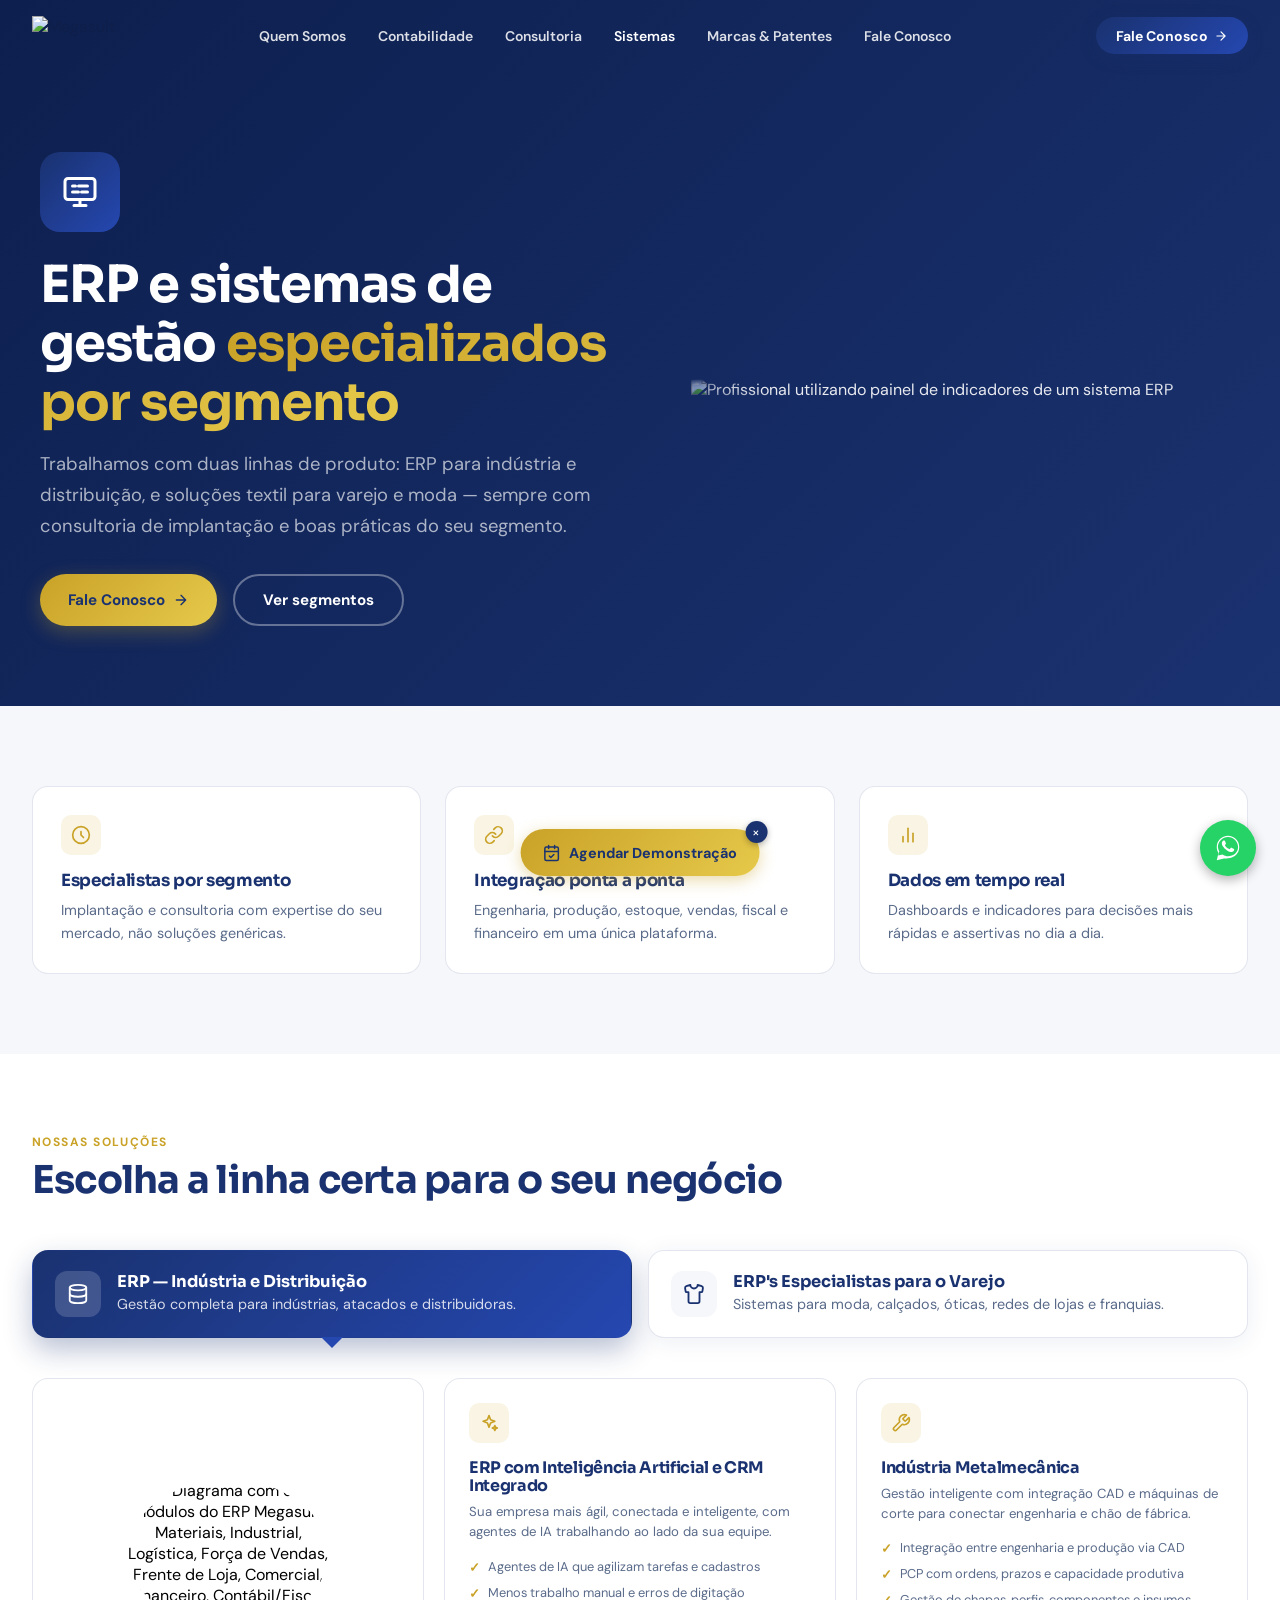
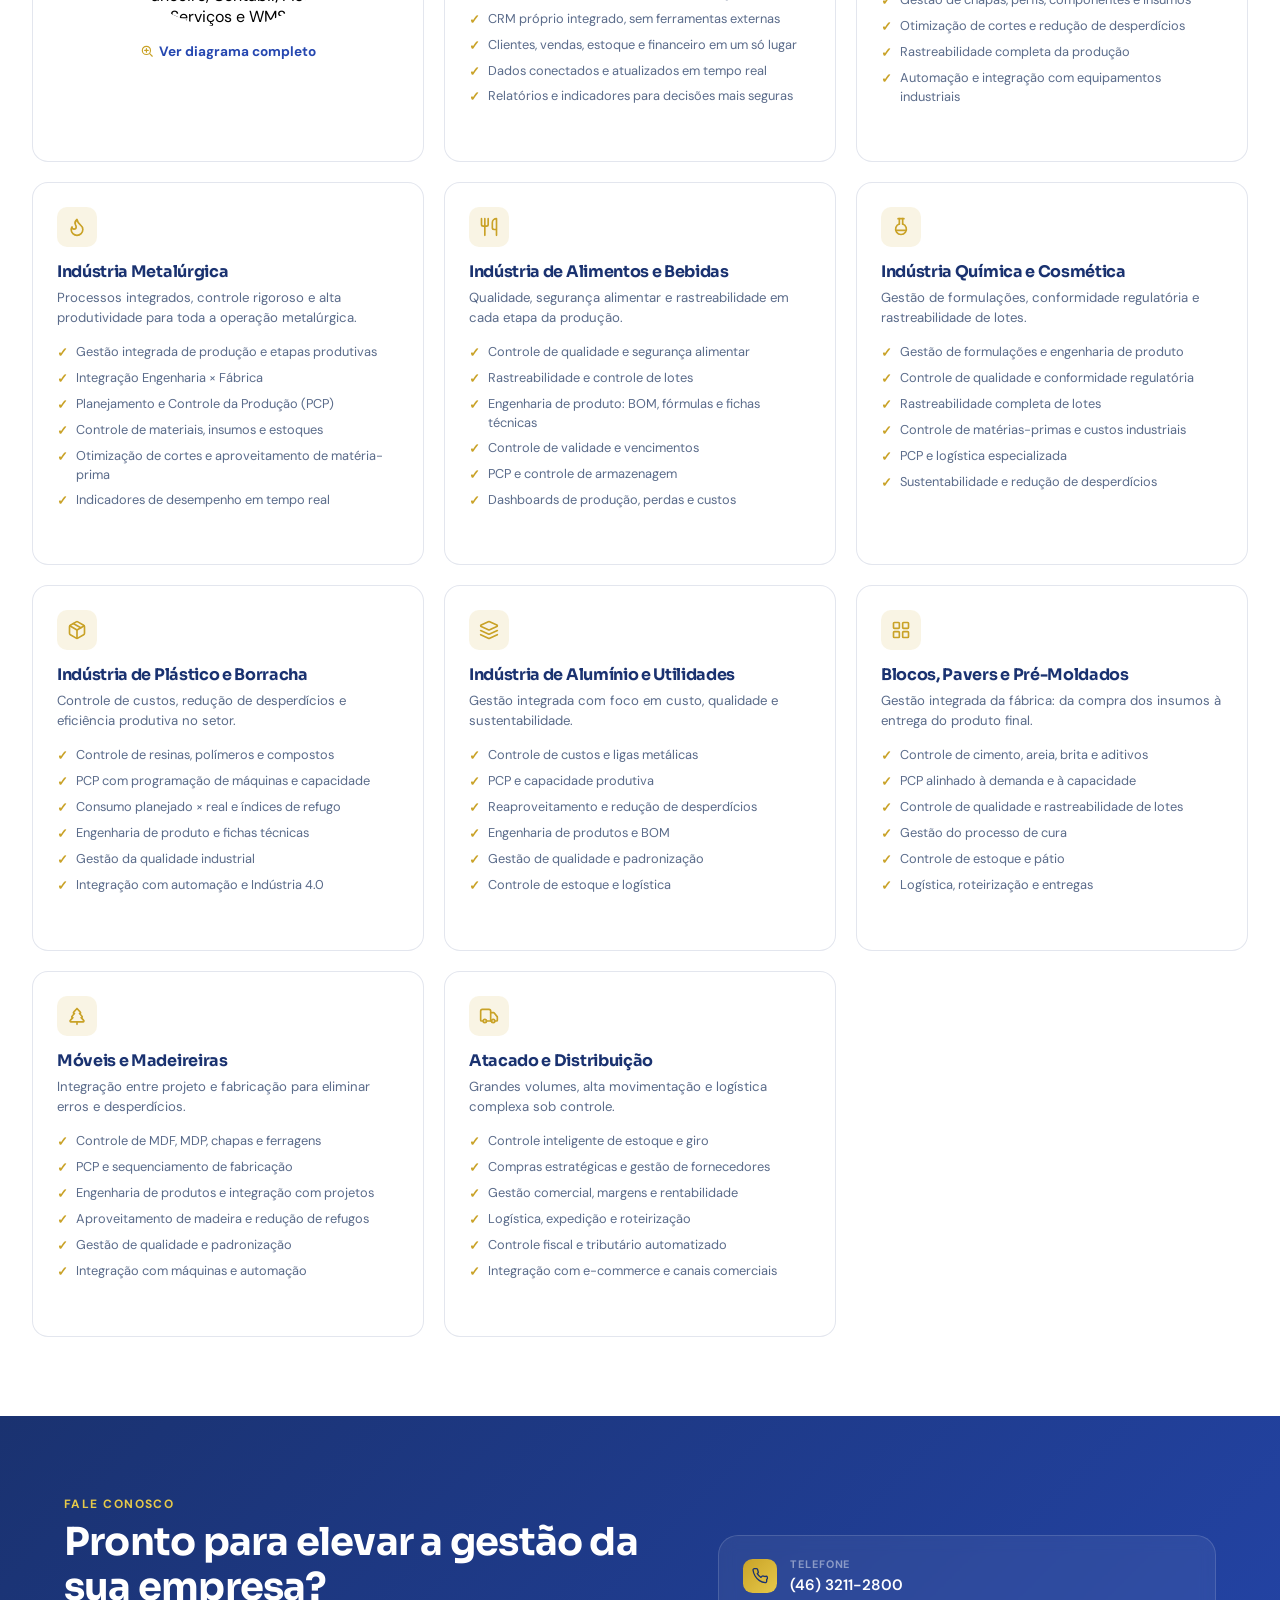
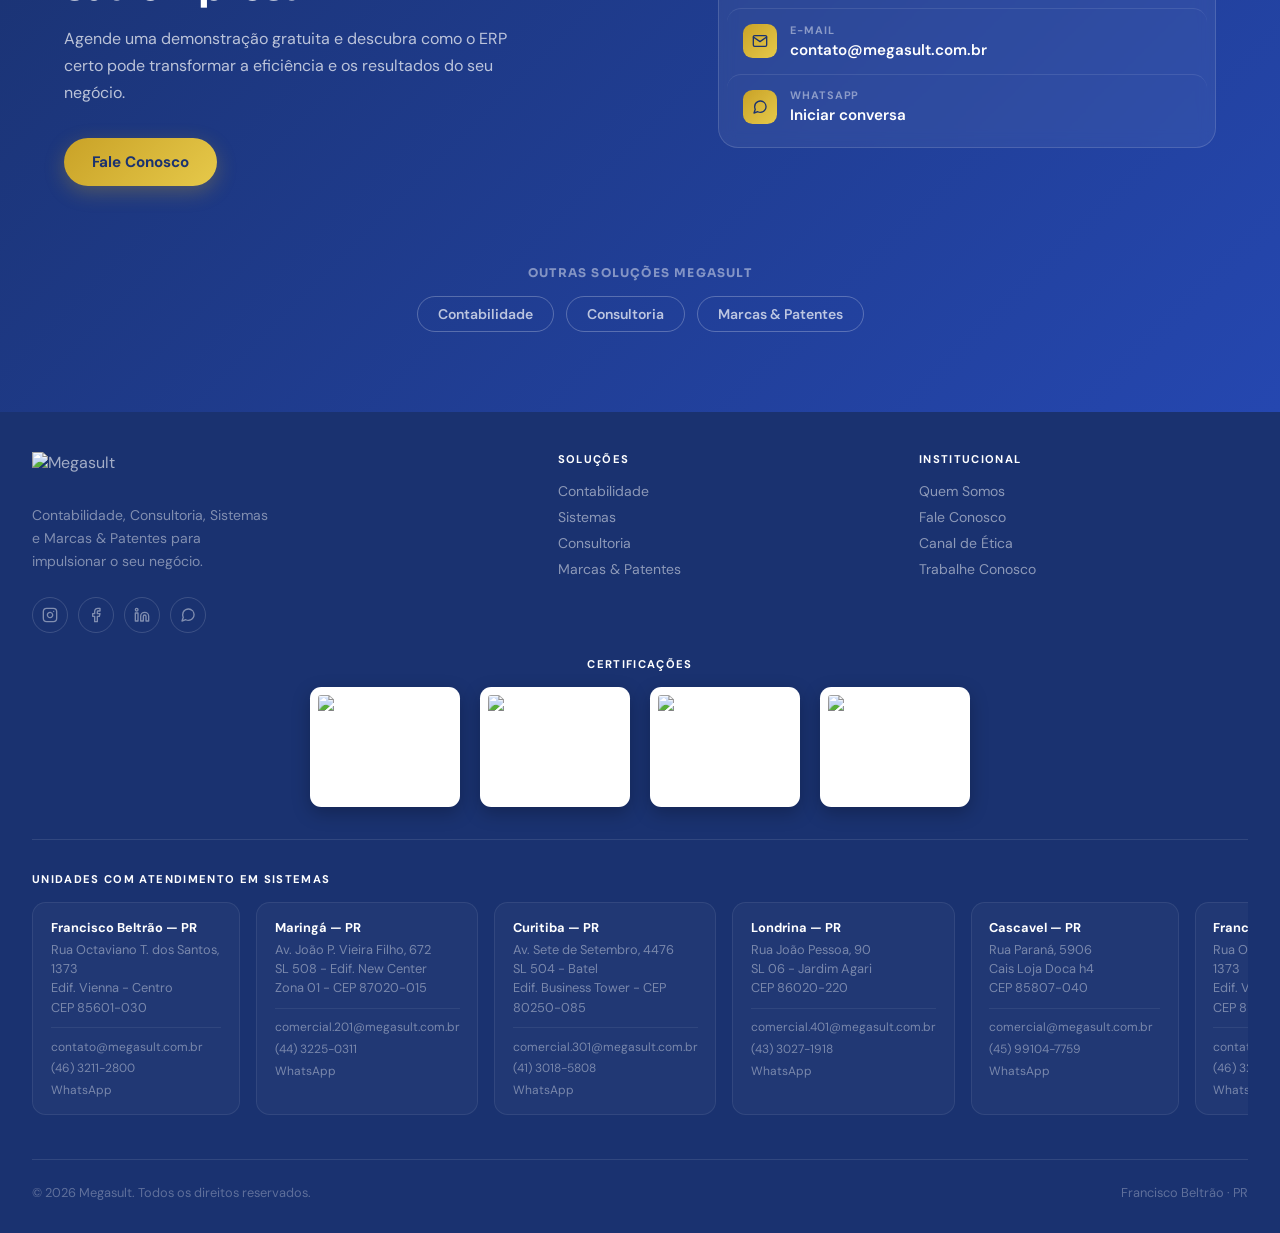
==== commit 211ce654: "ajuste" ====
--- a/sistemas/index.html
+++ b/sistemas/index.html
@@ -219,7 +219,11 @@
         </div>
 
         <!-- Tab switcher -->
-        <div class="tabs-wrap reveal" role="tablist" aria-label="Linhas de sistemas">
+        <div
+          class="tabs-wrap reveal"
+          role="tablist"
+          aria-label="Linhas de sistemas"
+        >
           <button class="tab-btn active" type="button" role="tab">
             <span class="tab-ico">
               <svg
@@ -235,7 +239,6 @@
                 <path d="M3 12A9 3 0 0 0 21 12" />
               </svg>
             </span>
-            <span class="tab-tag">Linha 1</span>
             <span class="tab-name">ERP — Indústria e Distribuição</span>
             <span class="tab-desc">
               Gestão completa para indústrias, atacados e distribuidoras.
@@ -256,7 +259,6 @@
                 />
               </svg>
             </span>
-            <span class="tab-tag">Linha 2</span>
             <span class="tab-name">ERP's Especialistas para o Varejo</span>
             <span class="tab-desc">
               Sistemas para moda, calçados, óticas, redes de lojas e franquias.
@@ -313,7 +315,9 @@
                   <path
                     d="M12 3l1.9 5.1L19 10l-5.1 1.9L12 17l-1.9-5.1L5 10l5.1-1.9z"
                   />
-                  <path d="M19 15l.9 2.1L22 18l-2.1.9L19 21l-.9-2.1L16 18l2.1-.9z" />
+                  <path
+                    d="M19 15l.9 2.1L22 18l-2.1.9L19 21l-.9-2.1L16 18l2.1-.9z"
+                  />
                 </svg>
               </div>
               <h3>ERP com Inteligência Artificial e CRM Integrado</h3>
